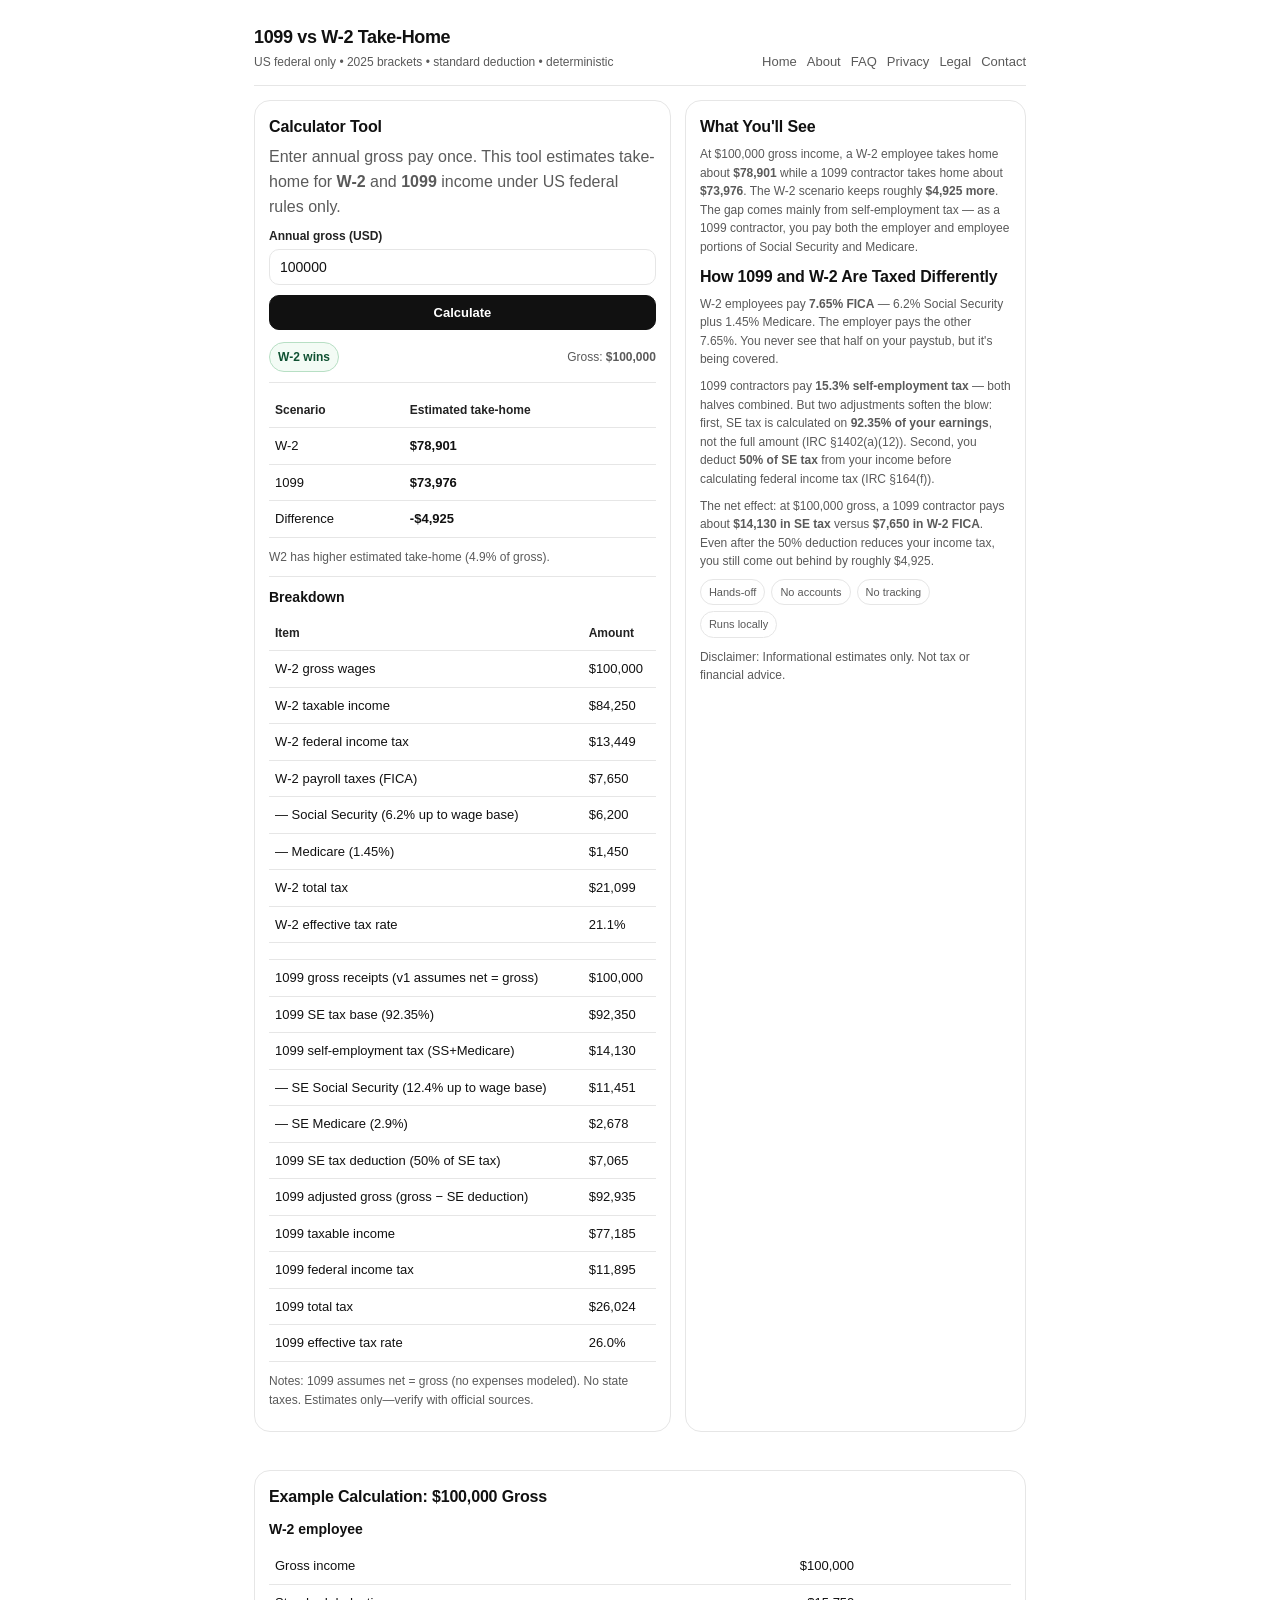
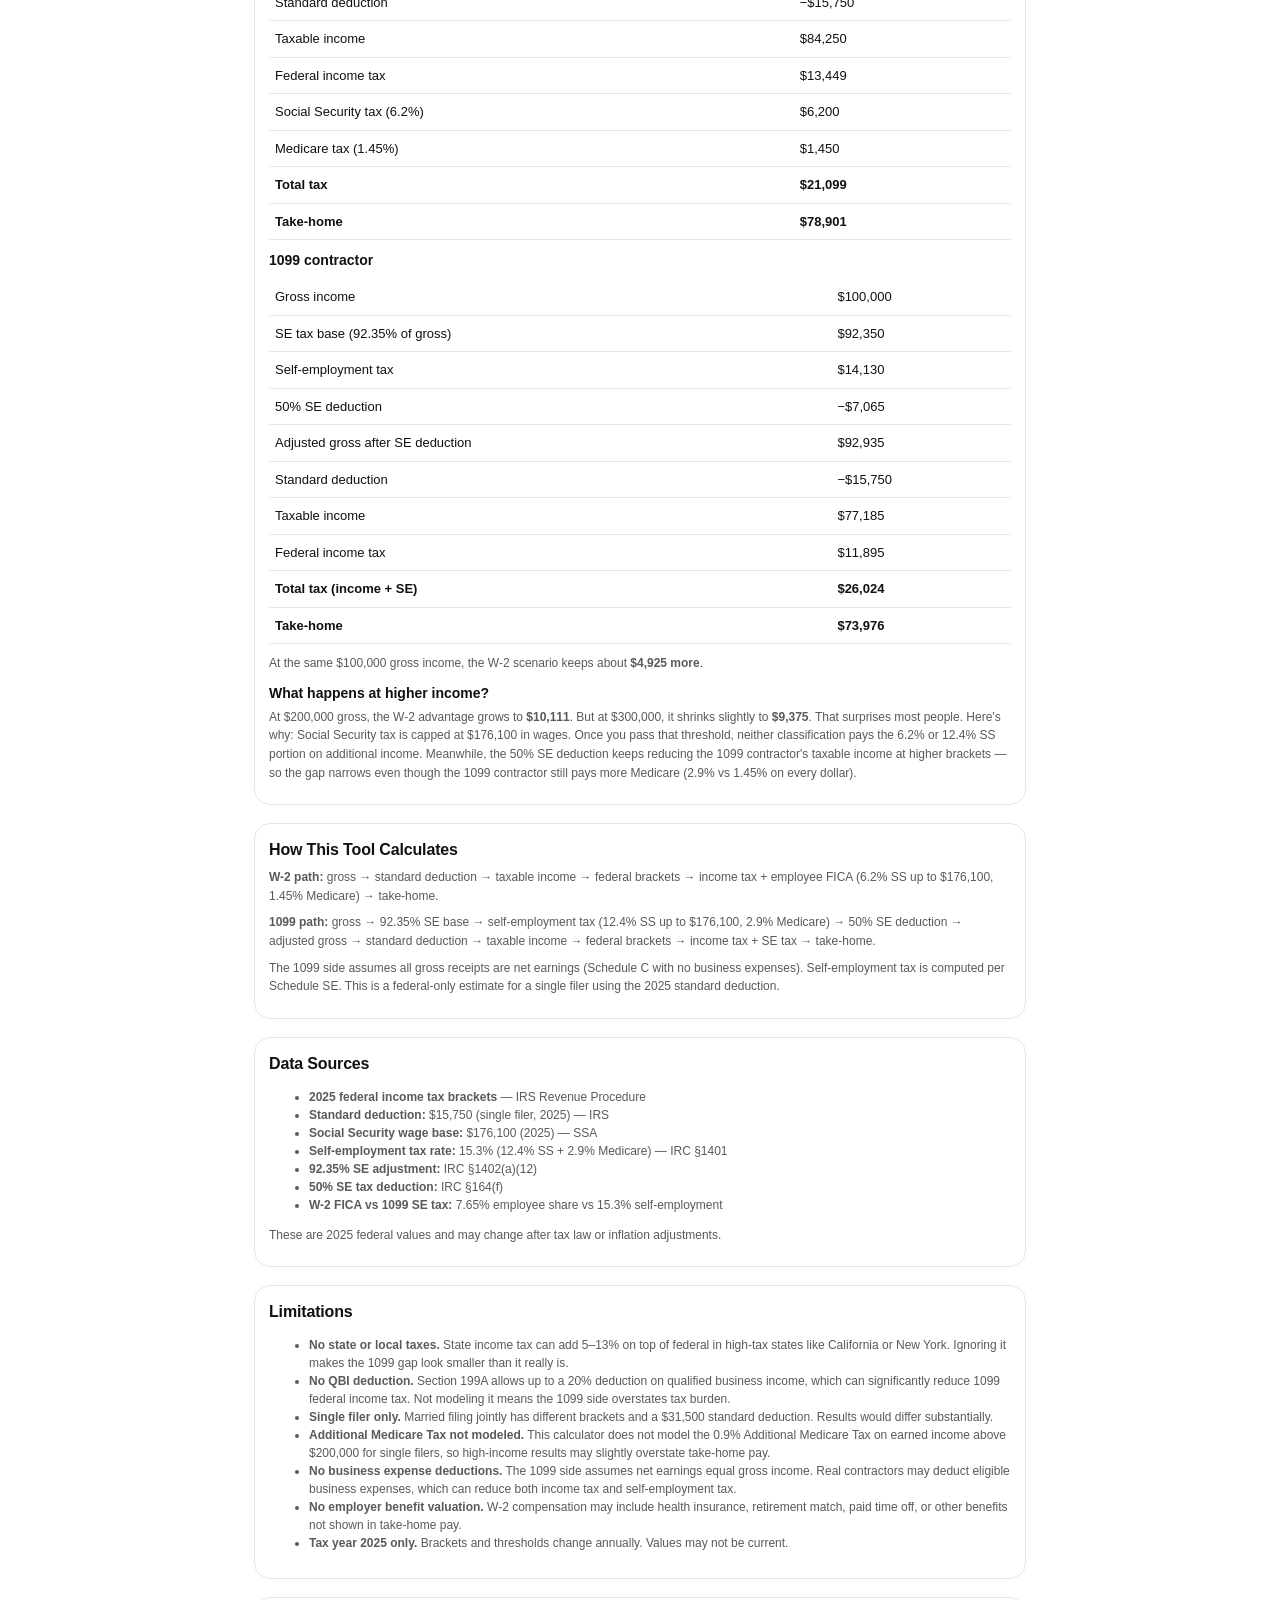
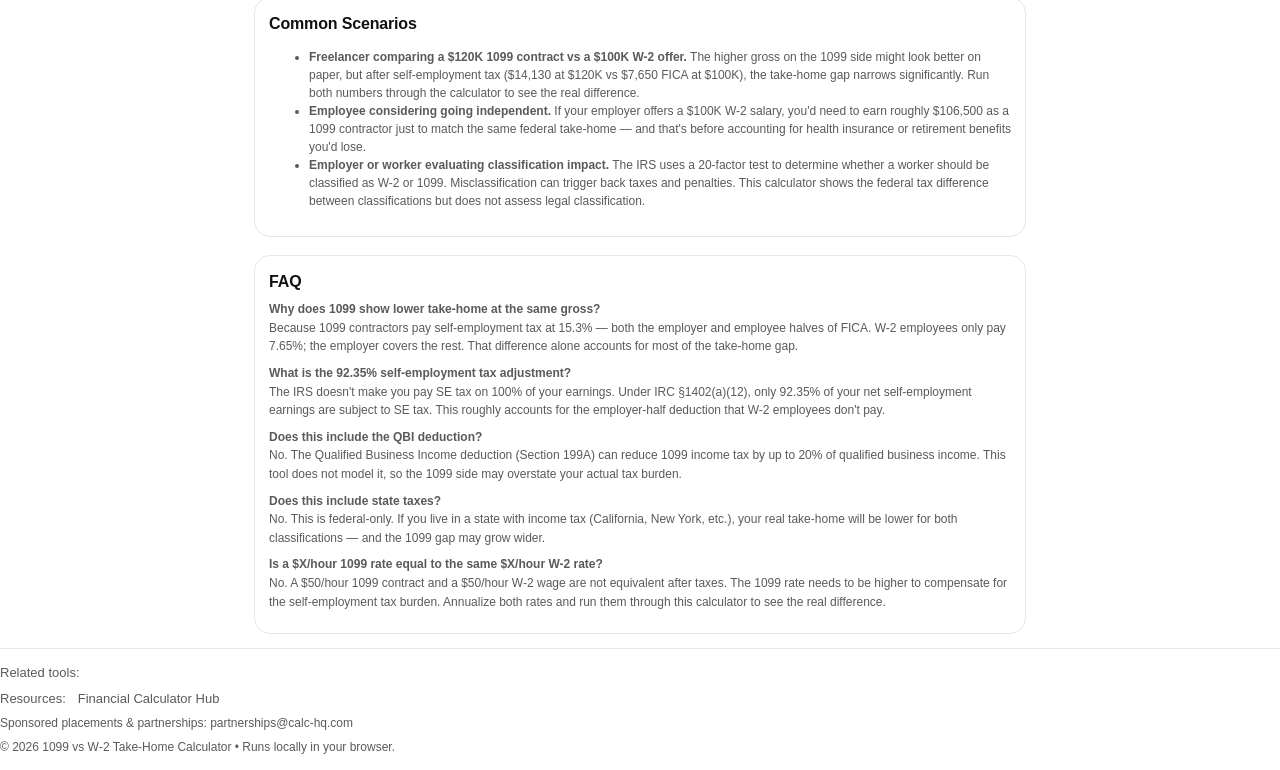
==== index.html @ 5cb298a6 "Fix footer: div to footer tag, add closing tag, update text" ====
<!doctype html>
<html lang="en">
<head>
  <meta charset="utf-8"/>
  <meta name="viewport" content="width=device-width, initial-scale=1"/>
  <title>1099 vs W-2 Take-Home Calculator | 1099vsw2calc.com</title>
  <meta name="description" content="Compare 1099 vs W-2 take-home pay using 2025 US federal brackets, the standard deduction, and self-employment tax modeling."/>
  <meta name="robots" content="index, follow"/>
  <meta name="google-adsense-account" content="ca-pub-7744853829365165"/>
  <meta property="og:type" content="website"/>
  <meta property="og:title" content="1099 vs W-2 Take-Home Calculator | 1099vsw2calc.com"/>
  <meta property="og:description" content="Compare 1099 vs W-2 take-home pay using 2025 US federal brackets, the standard deduction, and self-employment tax modeling."/>
  <meta property="og:url" content="https://1099vsw2calc.com/"/>
  <meta property="og:site_name" content="1099vsW2Calc.com"/>
  <meta name="twitter:card" content="summary"/>
  <meta name="twitter:title" content="1099 vs W-2 Take-Home Calculator | 1099vsw2calc.com"/>
  <meta name="twitter:description" content="Compare 1099 vs W-2 take-home pay using 2025 US federal brackets, the standard deduction, and self-employment tax modeling."/>
  <script type="application/ld+json">{"@context":"https://schema.org","@type":"WebApplication","name":"1099 vs W-2 Take-Home Calculator","url":"https://1099vsw2calc.com/","applicationCategory":"FinanceApplication","operatingSystem":"Any","browserRequirements":"Requires JavaScript","description":"Compare 1099 vs W-2 take-home pay using 2025 US federal brackets, the standard deduction, and self-employment tax modeling.","offers":{"@type":"Offer","price":"0","priceCurrency":"USD"}}</script>
  <link rel="canonical" href="https://1099vsw2calc.com/">
  <link rel="icon" type="image/svg+xml" href="/assets/favicon.svg"/>
  <script async src="https://pagead2.googlesyndication.com/pagead/js/adsbygoogle.js?client=ca-pub-7744853829365165" crossorigin="anonymous"></script>
  <link rel="stylesheet" href="/assets/styles.css?v=layout-repair-0429"/>
</head>
<body>
  <div class="container">
    <div class="header">
      <div class="brand">
        <h1>1099 vs W‑2 Take‑Home</h1>
        <p>US federal only • 2025 brackets • standard deduction • deterministic</p>
      </div>
      <nav class="nav" aria-label="Primary"><a href="/index.html" class="active" aria-current="page">Home</a><a href="/about.html">About</a><a href="/faq.html">FAQ</a><a href="/privacy.html">Privacy</a><a href="/legal.html">Legal</a><a href="/contact.html">Contact</a></nav>
    </div>

<div class="grid">
  <section class="card">
    <h2>Calculator Tool</h2>
    <p>Enter annual gross pay once. This tool estimates take-home for <b>W-2</b> and <b>1099</b> income under US federal rules only.</p>

    <form id="calcForm" class="form" novalidate>
      <label>
        <span class="label">Annual gross (USD)</span>
        <input id="gross" class="input" inputmode="decimal" autocomplete="off" aria-label="Annual gross amount in US dollars" placeholder="e.g., 100000"/>
      </label>

      <button id="calcBtn" class="btn" type="submit" aria-label="Calculate take-home comparison">Calculate</button>
    </form>

    <div id="resultWrap" class="result" hidden>
      <div style="display:flex;align-items:center;justify-content:space-between;gap:10px;flex-wrap:wrap">
        <span id="badge" class="badge warn">—</span>
        <span class="small">Gross: <b id="grossOut">—</b></span>
      </div>

      <div class="hr"></div>

      <table class="table" aria-label="Take-home summary table">
        <thead>
          <tr><th>Scenario</th><th>Estimated take-home</th></tr>
        </thead>
        <tbody>
          <tr><td>W-2</td><td><b id="w2Take">—</b></td></tr>
          <tr><td>1099</td><td><b id="cTake">—</b></td></tr>
          <tr><td>Difference</td><td><b id="diffTake">—</b></td></tr>
        </tbody>
      </table>

      <p class="small" id="diffLine" style="margin-top:10px"></p>

      <div class="hr"></div>

      <h3 style="margin:0 0 8px">Breakdown</h3>
      <table class="table" aria-label="Detailed tax breakdown table">
        <thead><tr><th>Item</th><th>Amount</th></tr></thead>
        <tbody id="detailBody"></tbody>
      </table>

      <div class="ad-slot" data-active="false" aria-label="Ad slot (inactive)"></div>
      <div class="sponsor-slot" data-active="false" aria-label="Sponsor slot (inactive)"></div>

      <p class="small" style="margin-top:10px">
        Notes: 1099 assumes net = gross (no expenses modeled). No state taxes. Estimates only—verify with official sources.
      </p>
    </div>
  </section>

  <aside class="card">
    <h2>What You'll See</h2>
    <p class="small">At $100,000 gross income, a W-2 employee takes home about <b>$78,901</b> while a 1099 contractor takes home about <b>$73,976</b>. The W-2 scenario keeps roughly <b>$4,925 more</b>. The gap comes mainly from self-employment tax — as a 1099 contractor, you pay both the employer and employee portions of Social Security and Medicare.</p>

    <h2>How 1099 and W-2 Are Taxed Differently</h2>
    <p class="small">W-2 employees pay <b>7.65% FICA</b> — 6.2% Social Security plus 1.45% Medicare. The employer pays the other 7.65%. You never see that half on your paystub, but it's being covered.</p>
    <p class="small">1099 contractors pay <b>15.3% self-employment tax</b> — both halves combined. But two adjustments soften the blow: first, SE tax is calculated on <b>92.35% of your earnings</b>, not the full amount (IRC §1402(a)(12)). Second, you deduct <b>50% of SE tax</b> from your income before calculating federal income tax (IRC §164(f)).</p>
    <p class="small">The net effect: at $100,000 gross, a 1099 contractor pays about <b>$14,130 in SE tax</b> versus <b>$7,650 in W-2 FICA</b>. Even after the 50% deduction reduces your income tax, you still come out behind by roughly $4,925.</p>
    <div class="kv" aria-label="Tool attributes">
      <span>Hands-off</span><span>No accounts</span><span>No tracking</span><span>Runs locally</span>
    </div>
    <p class="small" style="margin-top:10px">Disclaimer: Informational estimates only. Not tax or financial advice.</p>
  </aside>
</div>

<section class="card" style="margin-top:18px">
  <h2>Example Calculation: $100,000 Gross</h2>

  <h3>W-2 employee</h3>
  <table class="table">
    <tbody>
      <tr><td>Gross income</td><td>$100,000</td></tr>
      <tr><td>Standard deduction</td><td>−$15,750</td></tr>
      <tr><td>Taxable income</td><td>$84,250</td></tr>
      <tr><td>Federal income tax</td><td>$13,449</td></tr>
      <tr><td>Social Security tax (6.2%)</td><td>$6,200</td></tr>
      <tr><td>Medicare tax (1.45%)</td><td>$1,450</td></tr>
      <tr><td><b>Total tax</b></td><td><b>$21,099</b></td></tr>
      <tr><td><b>Take-home</b></td><td><b>$78,901</b></td></tr>
    </tbody>
  </table>

  <h3>1099 contractor</h3>
  <table class="table">
    <tbody>
      <tr><td>Gross income</td><td>$100,000</td></tr>
      <tr><td>SE tax base (92.35% of gross)</td><td>$92,350</td></tr>
      <tr><td>Self-employment tax</td><td>$14,130</td></tr>
      <tr><td>50% SE deduction</td><td>−$7,065</td></tr>
      <tr><td>Adjusted gross after SE deduction</td><td>$92,935</td></tr>
      <tr><td>Standard deduction</td><td>−$15,750</td></tr>
      <tr><td>Taxable income</td><td>$77,185</td></tr>
      <tr><td>Federal income tax</td><td>$11,895</td></tr>
      <tr><td><b>Total tax (income + SE)</b></td><td><b>$26,024</b></td></tr>
      <tr><td><b>Take-home</b></td><td><b>$73,976</b></td></tr>
    </tbody>
  </table>

  <p class="small" style="margin-top:10px">At the same $100,000 gross income, the W-2 scenario keeps about <b>$4,925 more</b>.</p>

  <h3>What happens at higher income?</h3>
  <p class="small">At $200,000 gross, the W-2 advantage grows to <b>$10,111</b>. But at $300,000, it shrinks slightly to <b>$9,375</b>. That surprises most people. Here's why: Social Security tax is capped at $176,100 in wages. Once you pass that threshold, neither classification pays the 6.2% or 12.4% SS portion on additional income. Meanwhile, the 50% SE deduction keeps reducing the 1099 contractor's taxable income at higher brackets — so the gap narrows even though the 1099 contractor still pays more Medicare (2.9% vs 1.45% on every dollar).</p>
</section>

<section class="card" style="margin-top:18px">
  <h2>How This Tool Calculates</h2>
  <p class="small"><b>W-2 path:</b> gross → standard deduction → taxable income → federal brackets → income tax + employee FICA (6.2% SS up to $176,100, 1.45% Medicare) → take-home.</p>
  <p class="small"><b>1099 path:</b> gross → 92.35% SE base → self-employment tax (12.4% SS up to $176,100, 2.9% Medicare) → 50% SE deduction → adjusted gross → standard deduction → taxable income → federal brackets → income tax + SE tax → take-home.</p>
  <p class="small">The 1099 side assumes all gross receipts are net earnings (Schedule C with no business expenses). Self-employment tax is computed per Schedule SE. This is a federal-only estimate for a single filer using the 2025 standard deduction.</p>
</section>

<section class="card" style="margin-top:18px">
  <h2>Data Sources</h2>
  <ul class="small">
    <li><b>2025 federal income tax brackets</b> — IRS Revenue Procedure</li>
    <li><b>Standard deduction:</b> $15,750 (single filer, 2025) — IRS</li>
    <li><b>Social Security wage base:</b> $176,100 (2025) — SSA</li>
    <li><b>Self-employment tax rate:</b> 15.3% (12.4% SS + 2.9% Medicare) — IRC §1401</li>
    <li><b>92.35% SE adjustment:</b> IRC §1402(a)(12)</li>
    <li><b>50% SE tax deduction:</b> IRC §164(f)</li>
    <li><b>W-2 FICA vs 1099 SE tax:</b> 7.65% employee share vs 15.3% self-employment</li>
  </ul>
  <p class="small">These are 2025 federal values and may change after tax law or inflation adjustments.</p>
</section>

<section class="card" style="margin-top:18px">
  <h2>Limitations</h2>
  <ul class="small">
    <li><b>No state or local taxes.</b> State income tax can add 5–13% on top of federal in high-tax states like California or New York. Ignoring it makes the 1099 gap look smaller than it really is.</li>
    <li><b>No QBI deduction.</b> Section 199A allows up to a 20% deduction on qualified business income, which can significantly reduce 1099 federal income tax. Not modeling it means the 1099 side overstates tax burden.</li>
    <li><b>Single filer only.</b> Married filing jointly has different brackets and a $31,500 standard deduction. Results would differ substantially.</li>
    <li><b>Additional Medicare Tax not modeled.</b> This calculator does not model the 0.9% Additional Medicare Tax on earned income above $200,000 for single filers, so high-income results may slightly overstate take-home pay.</li>
    <li><b>No business expense deductions.</b> The 1099 side assumes net earnings equal gross income. Real contractors may deduct eligible business expenses, which can reduce both income tax and self-employment tax.</li>
    <li><b>No employer benefit valuation.</b> W-2 compensation may include health insurance, retirement match, paid time off, or other benefits not shown in take-home pay.</li>
    <li><b>Tax year 2025 only.</b> Brackets and thresholds change annually. Values may not be current.</li>
  </ul>
</section>

<section class="card" style="margin-top:18px">
  <h2>Common Scenarios</h2>
  <ul class="small">
    <li><b>Freelancer comparing a $120K 1099 contract vs a $100K W-2 offer.</b> The higher gross on the 1099 side might look better on paper, but after self-employment tax ($14,130 at $120K vs $7,650 FICA at $100K), the take-home gap narrows significantly. Run both numbers through the calculator to see the real difference.</li>
    <li><b>Employee considering going independent.</b> If your employer offers a $100K W-2 salary, you'd need to earn roughly $106,500 as a 1099 contractor just to match the same federal take-home — and that's before accounting for health insurance or retirement benefits you'd lose.</li>
    <li><b>Employer or worker evaluating classification impact.</b> The IRS uses a 20-factor test to determine whether a worker should be classified as W-2 or 1099. Misclassification can trigger back taxes and penalties. This calculator shows the federal tax difference between classifications but does not assess legal classification.</li>
  </ul>
</section>

<section class="card" style="margin-top:18px">
  <h2>FAQ</h2>
  <div class="small">
    <p><b>Why does 1099 show lower take-home at the same gross?</b><br/>Because 1099 contractors pay self-employment tax at 15.3% — both the employer and employee halves of FICA. W-2 employees only pay 7.65%; the employer covers the rest. That difference alone accounts for most of the take-home gap.</p>
    <p><b>What is the 92.35% self-employment tax adjustment?</b><br/>The IRS doesn't make you pay SE tax on 100% of your earnings. Under IRC §1402(a)(12), only 92.35% of your net self-employment earnings are subject to SE tax. This roughly accounts for the employer-half deduction that W-2 employees don't pay.</p>
    <p><b>Does this include the QBI deduction?</b><br/>No. The Qualified Business Income deduction (Section 199A) can reduce 1099 income tax by up to 20% of qualified business income. This tool does not model it, so the 1099 side may overstate your actual tax burden.</p>
    <p><b>Does this include state taxes?</b><br/>No. This is federal-only. If you live in a state with income tax (California, New York, etc.), your real take-home will be lower for both classifications — and the 1099 gap may grow wider.</p>
    <p><b>Is a $X/hour 1099 rate equal to the same $X/hour W-2 rate?</b><br/>No. A $50/hour 1099 contract and a $50/hour W-2 wage are not equivalent after taxes. The 1099 rate needs to be higher to compensate for the self-employment tax burden. Annualize both rates and run them through this calculator to see the real difference.</p>
  </div>
</section>

</div>

    <footer class="footer" role="contentinfo">
      <div class="links">
        <span>Related tools:</span>
        <span id="relatedTools"></span>
      </div>
      <div class="links" style="margin-top:6px">
        <span>Resources:</span>
        <a href="https://calc-hq.com" rel="noopener">Financial Calculator Hub</a>
      </div>
      <div class="sub">Sponsored placements &amp; partnerships: <span id="partnersEmail"></span></div>
      <div class="sub">© <span id="copyrightYear"></span> 1099 vs W‑2 Take‑Home Calculator • Runs locally in your browser.</div>
    </footer>
  </div>

  <script src="/network.js"></script>
  <script src="/assets/config.js" type="module"></script>
  <script src="/assets/ads.js"></script>
  <script type="module" src="/assets/app.js"></script>
</body>
</html>
---- assets/styles.css ----
:root{
  --max: 800px;
  --radius: 16px;
  --border: #e6e6e6;
  --text: #111111;
  --muted: #5a5a5a;
  --bg: #ffffff;
  --btn: #111111;
}

*{ box-sizing:border-box; }
html,body{ margin:0; padding:0; }
body{
  font-family:-apple-system,BlinkMacSystemFont,"Segoe UI",Roboto,Arial,sans-serif;
  background: var(--bg);
  color: var(--text);
  line-height:1.5;
}

a{ color: inherit; text-decoration:none; }
a:hover{ text-decoration:underline; }

.container{ max-width: var(--max); margin: 0 auto; padding: 14px; }

/* Header / Nav */
.header{
  display:flex;
  align-items:flex-end;
  justify-content:space-between;
  gap:12px;
  padding: 10px 0 14px;
  border-bottom: 1px solid var(--border);
}
.brand h1{
  font-size: 18px;
  letter-spacing:-0.02em;
  margin:0 0 2px;
}
.brand p{
  margin:0;
  color: var(--muted);
  font-size: 12px;
}
.nav{
  display:flex;
  flex-wrap:wrap;
  gap:10px;
}
.nav a{
  color: var(--muted);
  font-size: 13px;
}
.nav a:hover{ color: var(--text); }

/* Layout */
.grid{
  display:grid;
  grid-template-columns: 1.1fr 0.9fr;
  gap: 14px;
  padding: 14px 0 20px;
}
@media (max-width: 860px){
  .grid{ grid-template-columns: 1fr; }
  .header{ align-items:flex-start; flex-direction:column; }
}

/* Cards */
.card{
  border: 1px solid var(--border);
  border-radius: var(--radius);
  padding: 14px;
  background:#fff;
}
.card h2{
  margin:0 0 6px;
  font-size: 16px;
  letter-spacing:-0.01em;
}
.card p{ margin:0 0 8px; color: var(--muted); line-height:1.55; }

/* Form */
.form{ display:grid; gap:10px; margin-top: 8px; }
.label{ display:block; font-weight:800; font-size:12px; color:#222; margin-bottom:4px; }
.input{
  width:100%;
  border: 1px solid var(--border);
  border-radius: 10px;
  padding: 9px 10px;
  font-size: 14px;
  background:#fff;
  color: var(--text);
}
.btn{
  display:inline-flex;
  align-items:center;
  justify-content:center;
  padding: 9px 10px;
  border-radius: 10px;
  border: 1px solid var(--btn);
  background: var(--btn);
  color:#fff;
  font-weight:800;
  font-size:13px;
  cursor:pointer;
}
.btn:hover{ filter: brightness(0.95); }

/* Result */
.result{ margin-top: 12px; }
.small{ color: var(--muted); font-size: 12px; line-height:1.5; }
.hr{ height:1px; background: var(--border); margin: 10px 0; }

/* Badges */
.badge{
  display:inline-flex;
  align-items:center;
  border:1px solid var(--border);
  border-radius: 999px;
  padding: 5px 8px;
  font-size: 12px;
  color: var(--muted);
  font-weight:700;
}
.badge.good{ color:#0f5132; border-color:#b7dfc4; background:#f3fbf5; }
.badge.warn{ color:#664d03; border-color:#ffe69c; background:#fff8e1; }
.badge.bad{ color:#842029; border-color:#f5c2c7; background:#fff5f5; }

/* Table */
.table{
  width:100%;
  border-collapse: collapse;
  margin-top: 8px;
  font-size: 13px;
}
.table th, .table td{
  text-align:left;
  padding: 8px 6px;
  border-bottom: 1px solid var(--border);
}
.table th{ font-size:12px; color:#222; }

/* Monetization zones — collapse when inactive */
.ad-slot, .sponsor-slot{
  width:100%;
  min-height:0;
  border-radius: var(--radius);
  overflow:hidden;
  margin-top: 10px;
}
.ad-slot[data-active="false"],
.sponsor-slot[data-active="false"]{
  display:none !important;
}

/* Inline AdSense units — collapse to zero when inactive */
.adsense-unit{ height:0; overflow:hidden; margin:0; padding:0; }
.adsense-unit ins,
.adsense-unit iframe{ height:0 !important; max-height:0 !important; }
.adsense-unit.active{ height:auto; overflow:visible; }
.adsense-unit.active ins,
.adsense-unit.active iframe{ height:auto !important; max-height:none !important; }

/* Support pages */
.page-copy{ max-width:var(--max); margin:0 auto; }
.page-copy h1{ font-size:20px; font-weight:800; letter-spacing:-0.02em; margin:0 0 10px; }
.page-copy h2{ font-size:16px; font-weight:700; margin:16px 0 6px; }
.page-copy h3{ font-size:14px; font-weight:700; margin:12px 0 4px; }
.page-copy p{ font-size:13px; line-height:1.6; color:#333; margin:0 0 8px; }
.page-copy ul, .page-copy ol{ font-size:13px; line-height:1.6; color:#333; margin:0 0 8px; padding-left:18px; }
.page-copy li{ margin-bottom:3px; }

/* Calculator explanation sections */
section.card h3{ font-size:14px; font-weight:700; margin:10px 0 4px; }

/* Footer */
.footer{
  border-top: 1px solid var(--border);
  padding: 14px 0;
  color: var(--muted);
}
.footer .links{
  display:flex;
  flex-wrap:wrap;
  gap: 8px 12px;
  font-size:13px;
}
.footer .links a{
  color: var(--muted);
  font-size:13px;
}
.footer .links a:hover{ color: var(--text); }
.footer .sub{ font-size:12px; margin-top:6px; color:var(--muted); }

/* Key-value badges */
.kv{ display:flex; gap:6px; flex-wrap:wrap; margin-top:8px; }
.kv span{
  display:inline-flex;
  border:1px solid var(--border);
  border-radius:999px;
  padding:4px 8px;
  font-size:11px;
  color:var(--muted);
}

/* Accessibility */
a:focus-visible, button:focus-visible, input:focus-visible{
  outline: 3px solid #111;
  outline-offset: 2px;
}

/* Mobile */
@media (max-width:640px){
  .container{ padding:12px; }
  .brand h1{ font-size:15px; }
  .brand p{ font-size:11px; }
  .nav{ gap:8px; }
  .nav a{ font-size:12px; }
  .card{ padding:12px; }
  .card h2{ font-size:15px; }
  .input{ padding:8px 9px; font-size:13px; }
  .btn{ padding:8px 9px; font-size:12px; }
  .page-copy h1{ font-size:17px; }
  .page-copy h2{ font-size:14px; }
  main{ padding-bottom:max(20px, env(safe-area-inset-bottom, 20px)); }
}

.hidden{ display:none; }
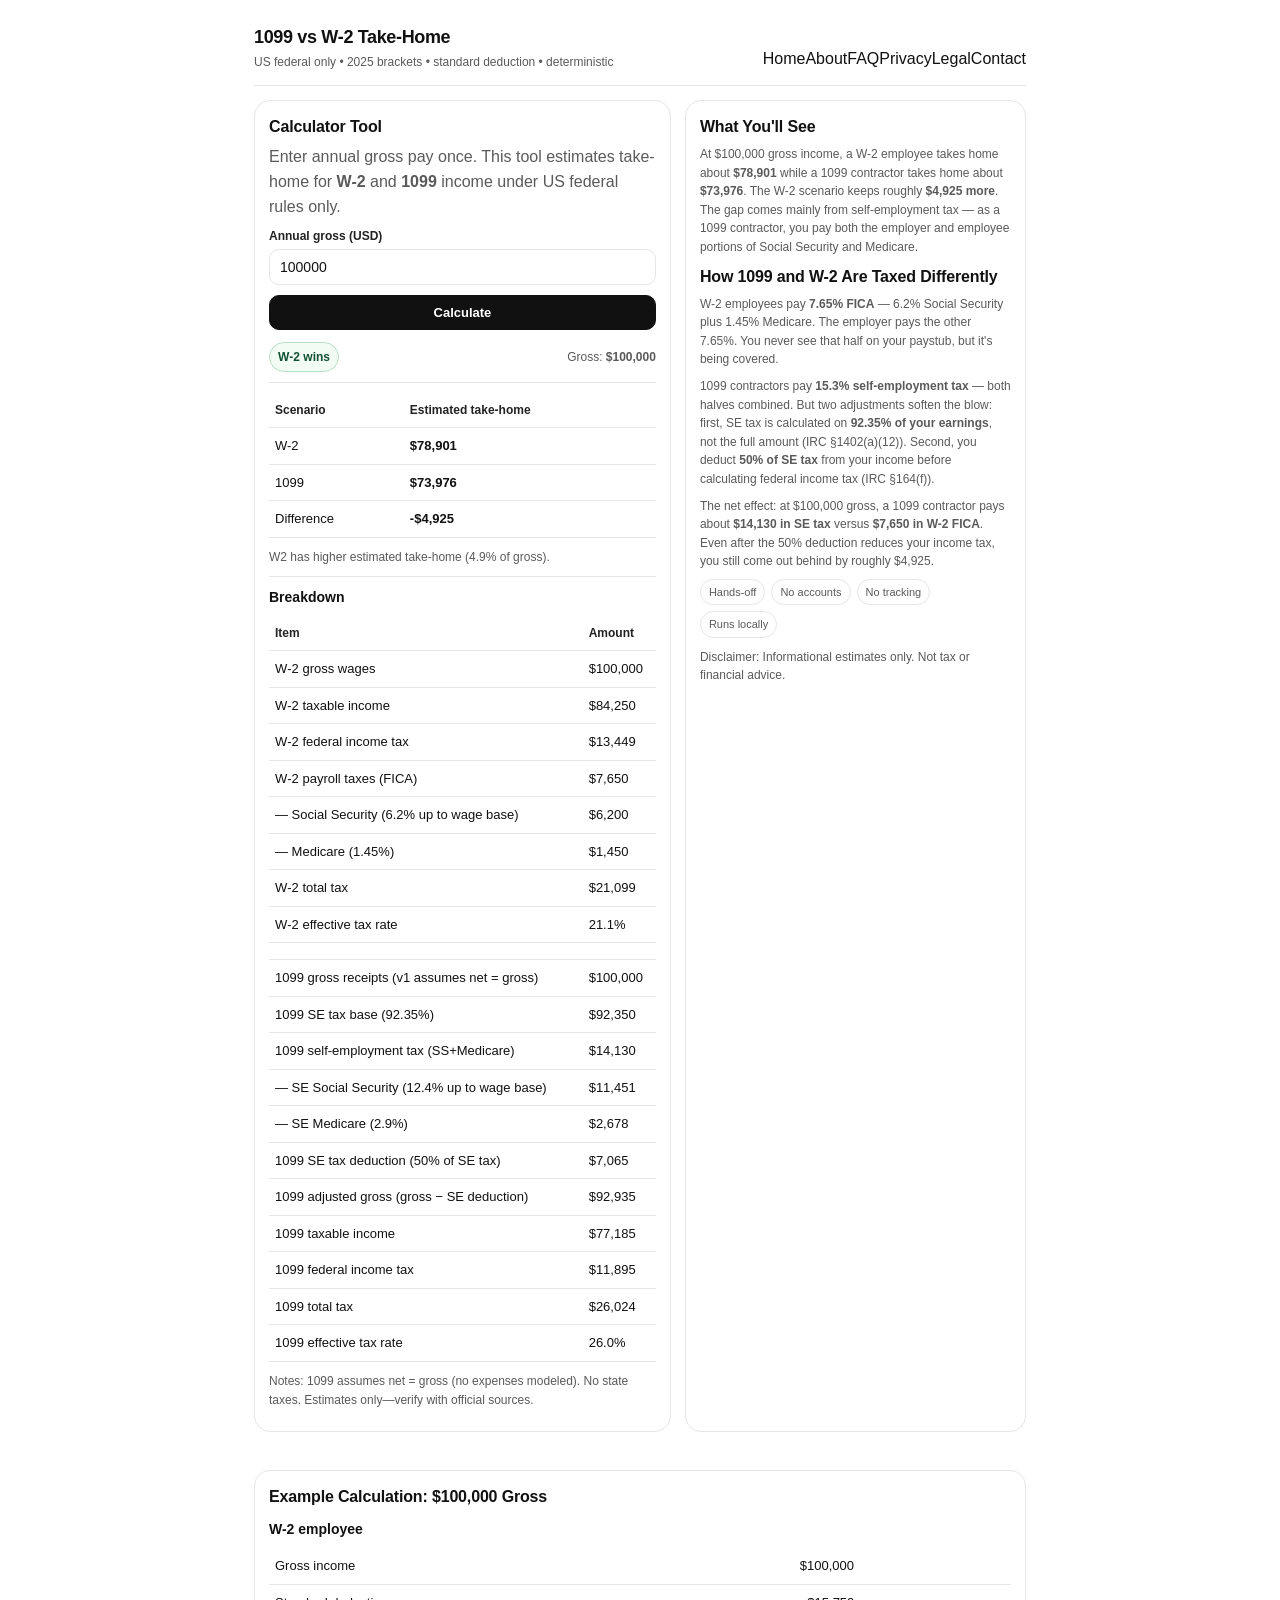
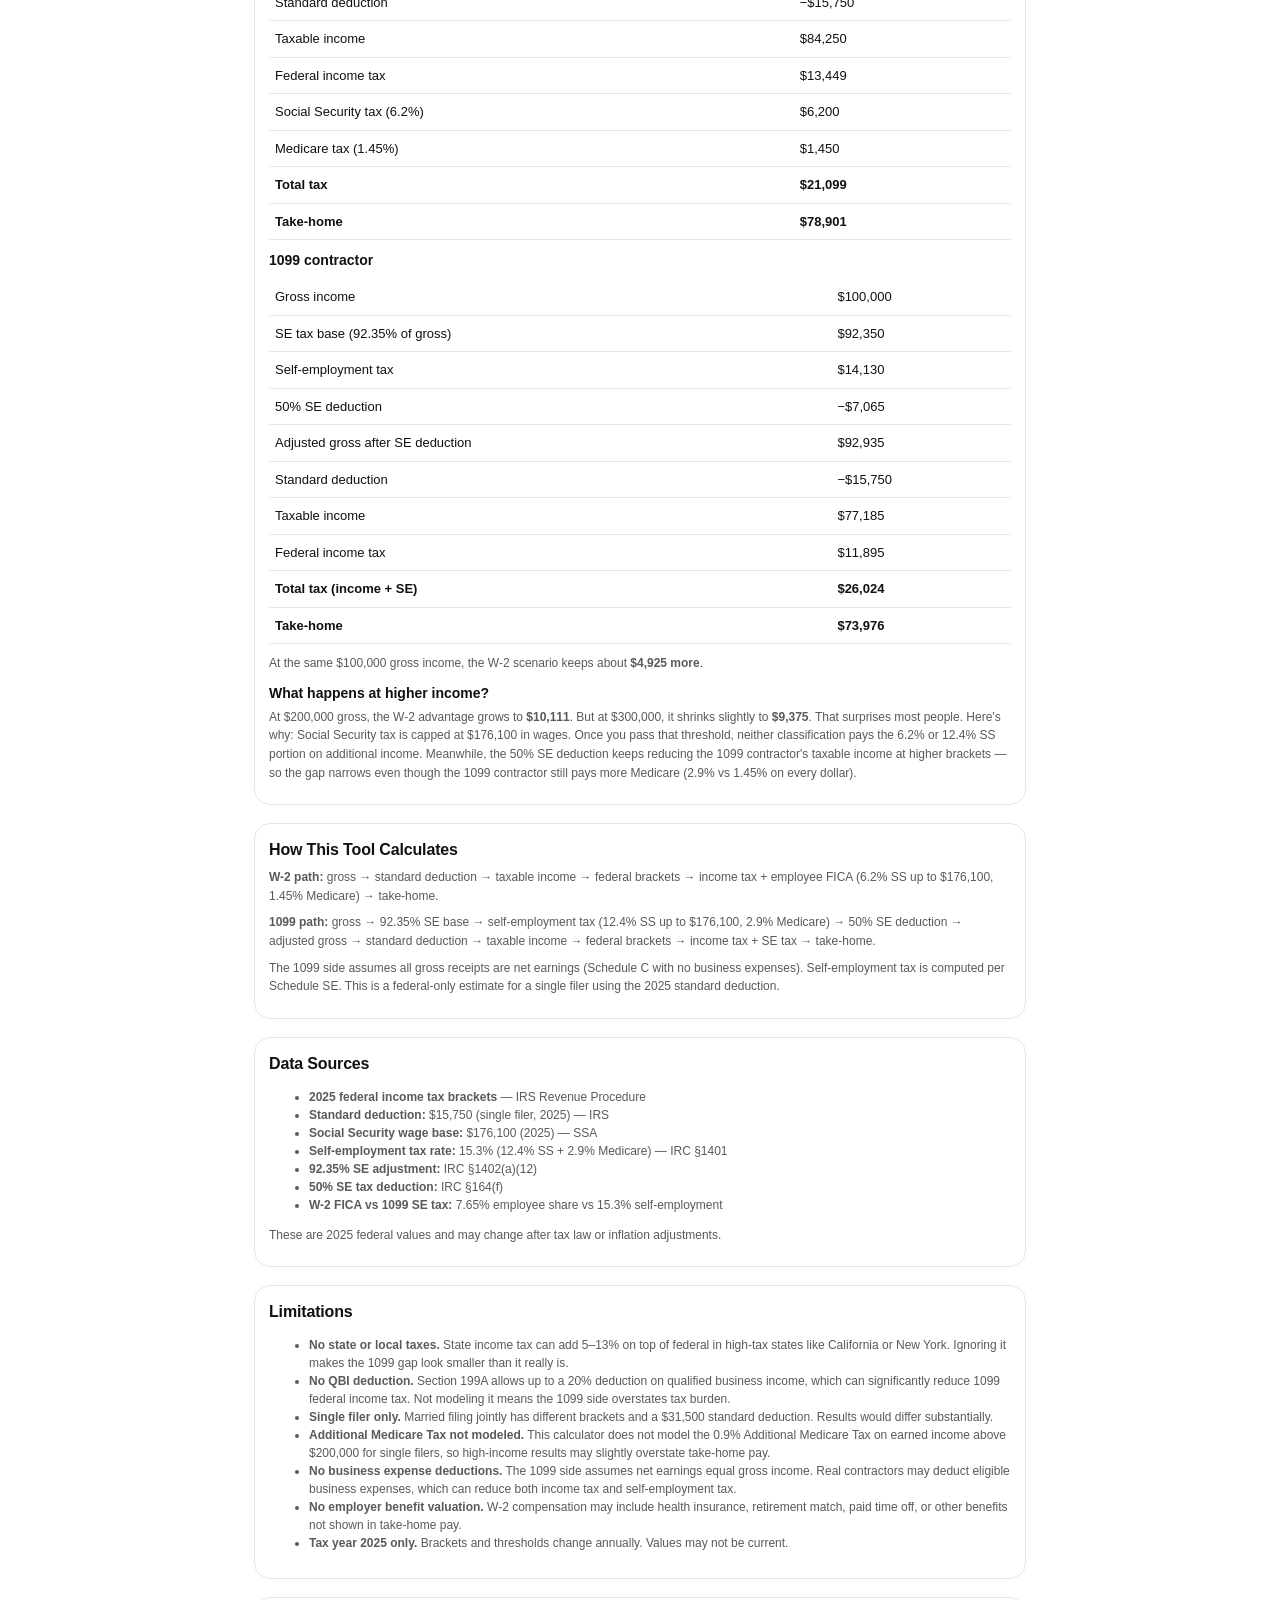
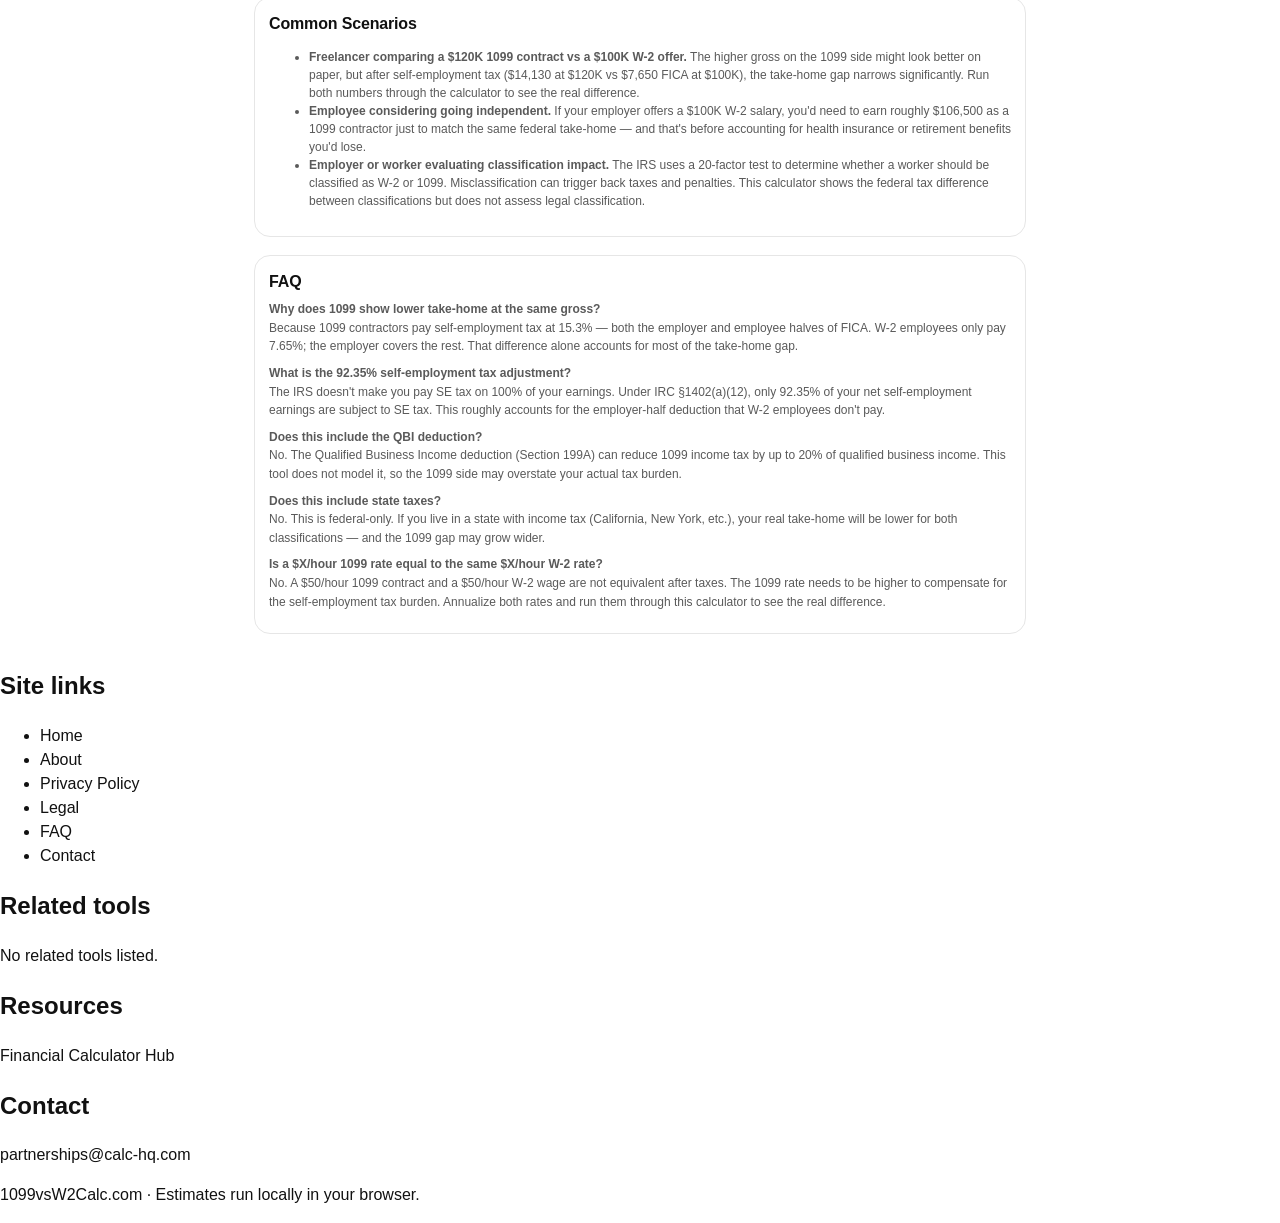
==== commit 374e030f: "Normalize framework: cluster-aware network.js, data-site-header-nav, remove hardcoded nav/footer, un" ====
--- a/index.html
+++ b/index.html
@@ -28,7 +28,7 @@
         <h1>1099 vs W‑2 Take‑Home</h1>
         <p>US federal only • 2025 brackets • standard deduction • deterministic</p>
       </div>
-      <nav class="nav" aria-label="Primary"><a href="/index.html" class="active" aria-current="page">Home</a><a href="/about.html">About</a><a href="/faq.html">FAQ</a><a href="/privacy.html">Privacy</a><a href="/legal.html">Legal</a><a href="/contact.html">Contact</a></nav>
+      <div data-site-header-nav></div>
     </div>
 
 <div class="grid">
@@ -193,18 +193,10 @@
 
 </div>
 
-    <footer class="footer" role="contentinfo">
-      <div class="links">
-        <span>Related tools:</span>
-        <span id="relatedTools"></span>
-      </div>
-      <div class="links" style="margin-top:6px">
-        <span>Resources:</span>
-        <a href="https://calc-hq.com" rel="noopener">Financial Calculator Hub</a>
-      </div>
-      <div class="sub">Sponsored placements &amp; partnerships: <span id="partnersEmail"></span></div>
-      <div class="sub">© <span id="copyrightYear"></span> 1099 vs W‑2 Take‑Home Calculator • Runs locally in your browser.</div>
-    </footer>
+    <footer class="site-footer">
+  <div class="wrap" id="related-calculators"></div>
+  <div class="wrap" id="site-footer"></div>
+</footer>
   </div>
 
   <script src="/network.js"></script>
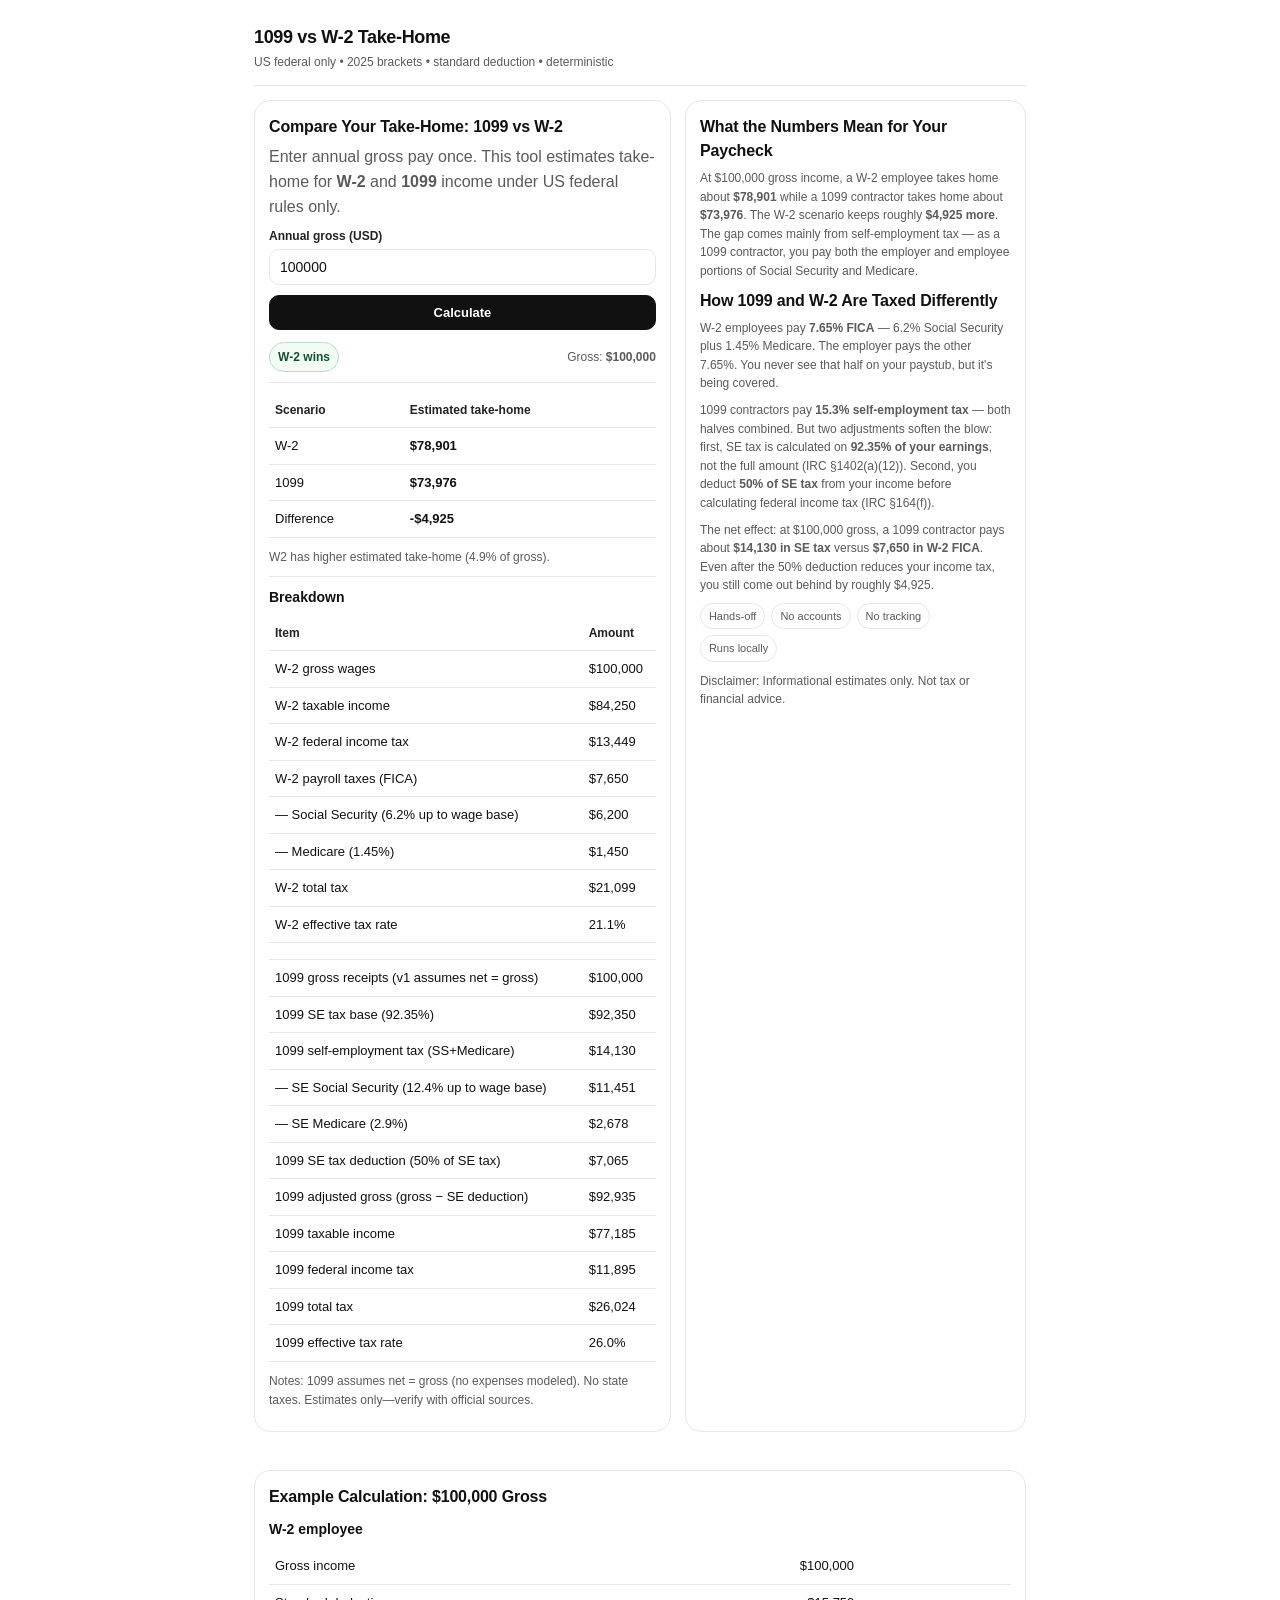
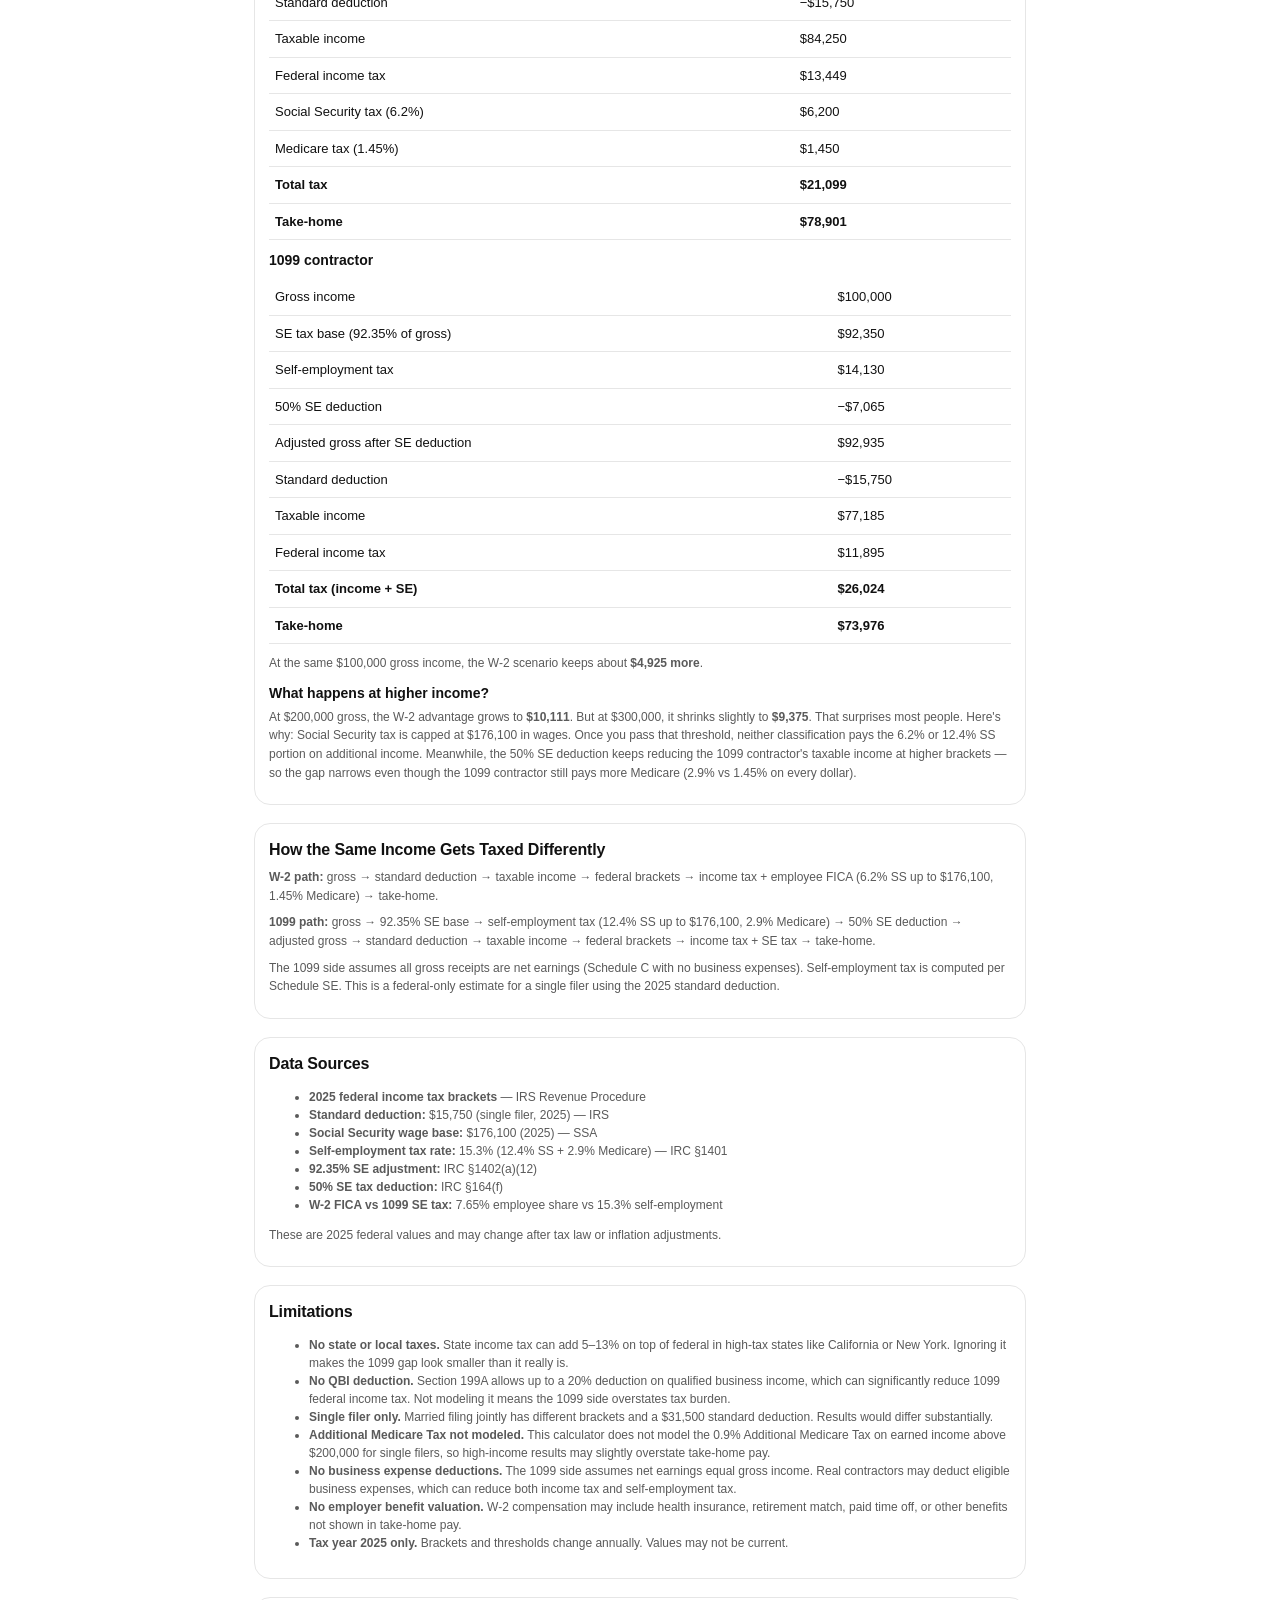
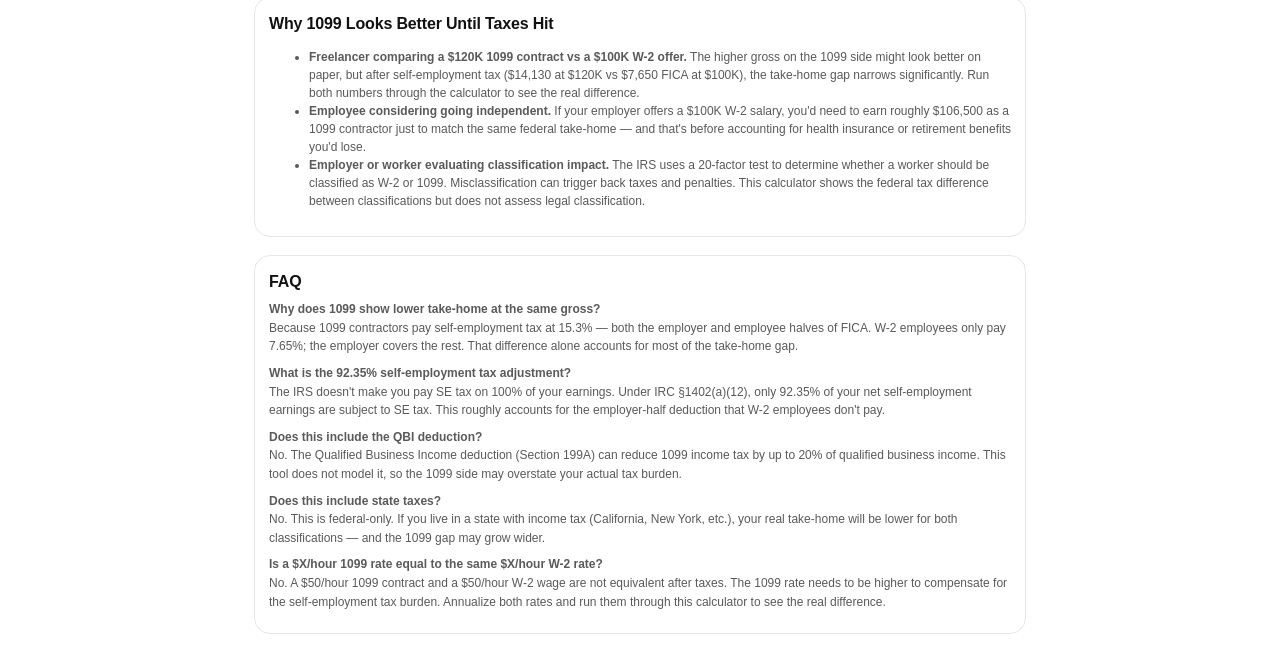
==== commit 3cb7a3a7: "Replace generic/template headings with scenario-driven Trust Layer headings" ====
--- a/index.html
+++ b/index.html
@@ -33,7 +33,7 @@
 
 <div class="grid">
   <section class="card">
-    <h2>Calculator Tool</h2>
+    <h2>Compare Your Take-Home: 1099 vs W-2</h2>
     <p>Enter annual gross pay once. This tool estimates take-home for <b>W-2</b> and <b>1099</b> income under US federal rules only.</p>
 
     <form id="calcForm" class="form" novalidate>
@@ -84,7 +84,7 @@
   </section>
 
   <aside class="card">
-    <h2>What You'll See</h2>
+    <h2>What the Numbers Mean for Your Paycheck</h2>
     <p class="small">At $100,000 gross income, a W-2 employee takes home about <b>$78,901</b> while a 1099 contractor takes home about <b>$73,976</b>. The W-2 scenario keeps roughly <b>$4,925 more</b>. The gap comes mainly from self-employment tax — as a 1099 contractor, you pay both the employer and employee portions of Social Security and Medicare.</p>
 
     <h2>How 1099 and W-2 Are Taxed Differently</h2>
@@ -138,7 +138,7 @@
 </section>
 
 <section class="card" style="margin-top:18px">
-  <h2>How This Tool Calculates</h2>
+  <h2>How the Same Income Gets Taxed Differently</h2>
   <p class="small"><b>W-2 path:</b> gross → standard deduction → taxable income → federal brackets → income tax + employee FICA (6.2% SS up to $176,100, 1.45% Medicare) → take-home.</p>
   <p class="small"><b>1099 path:</b> gross → 92.35% SE base → self-employment tax (12.4% SS up to $176,100, 2.9% Medicare) → 50% SE deduction → adjusted gross → standard deduction → taxable income → federal brackets → income tax + SE tax → take-home.</p>
   <p class="small">The 1099 side assumes all gross receipts are net earnings (Schedule C with no business expenses). Self-employment tax is computed per Schedule SE. This is a federal-only estimate for a single filer using the 2025 standard deduction.</p>
@@ -172,7 +172,7 @@
 </section>
 
 <section class="card" style="margin-top:18px">
-  <h2>Common Scenarios</h2>
+  <h2>Why 1099 Looks Better Until Taxes Hit</h2>
   <ul class="small">
     <li><b>Freelancer comparing a $120K 1099 contract vs a $100K W-2 offer.</b> The higher gross on the 1099 side might look better on paper, but after self-employment tax ($14,130 at $120K vs $7,650 FICA at $100K), the take-home gap narrows significantly. Run both numbers through the calculator to see the real difference.</li>
     <li><b>Employee considering going independent.</b> If your employer offers a $100K W-2 salary, you'd need to earn roughly $106,500 as a 1099 contractor just to match the same federal take-home — and that's before accounting for health insurance or retirement benefits you'd lose.</li>
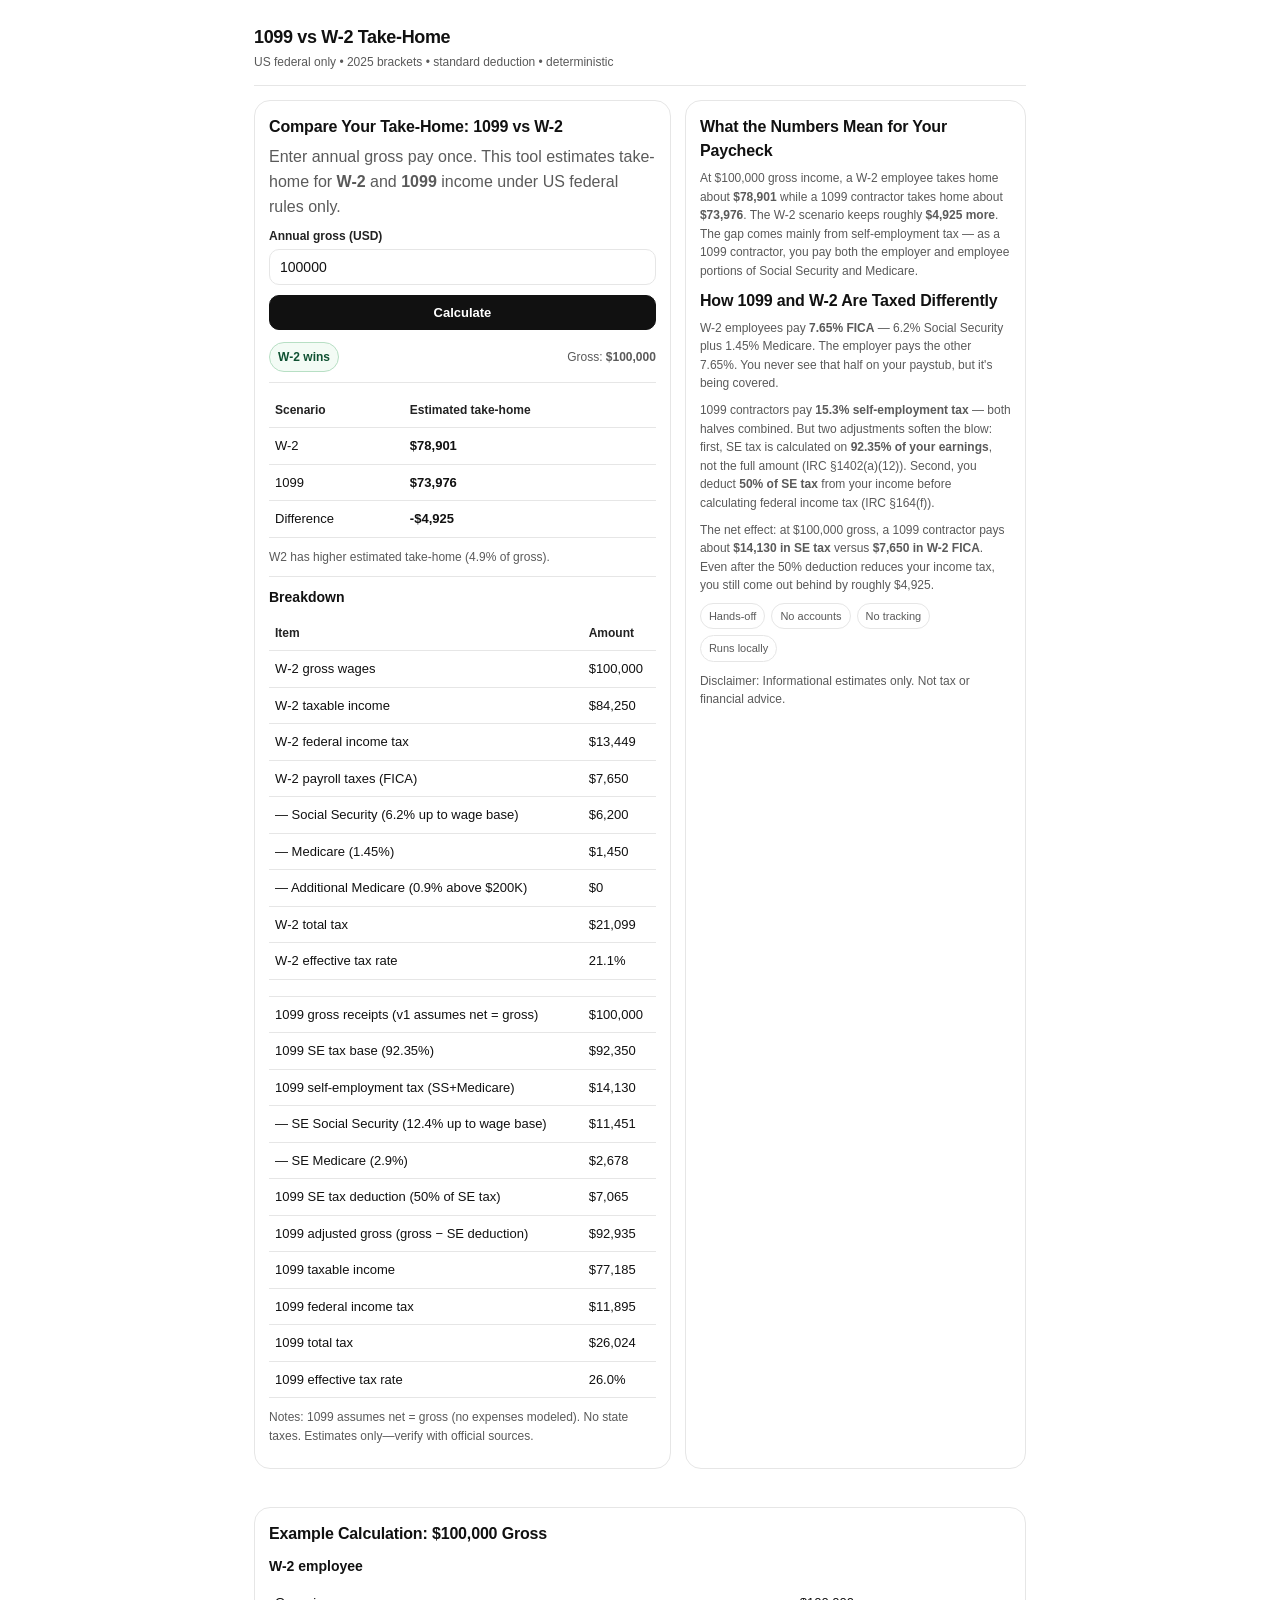
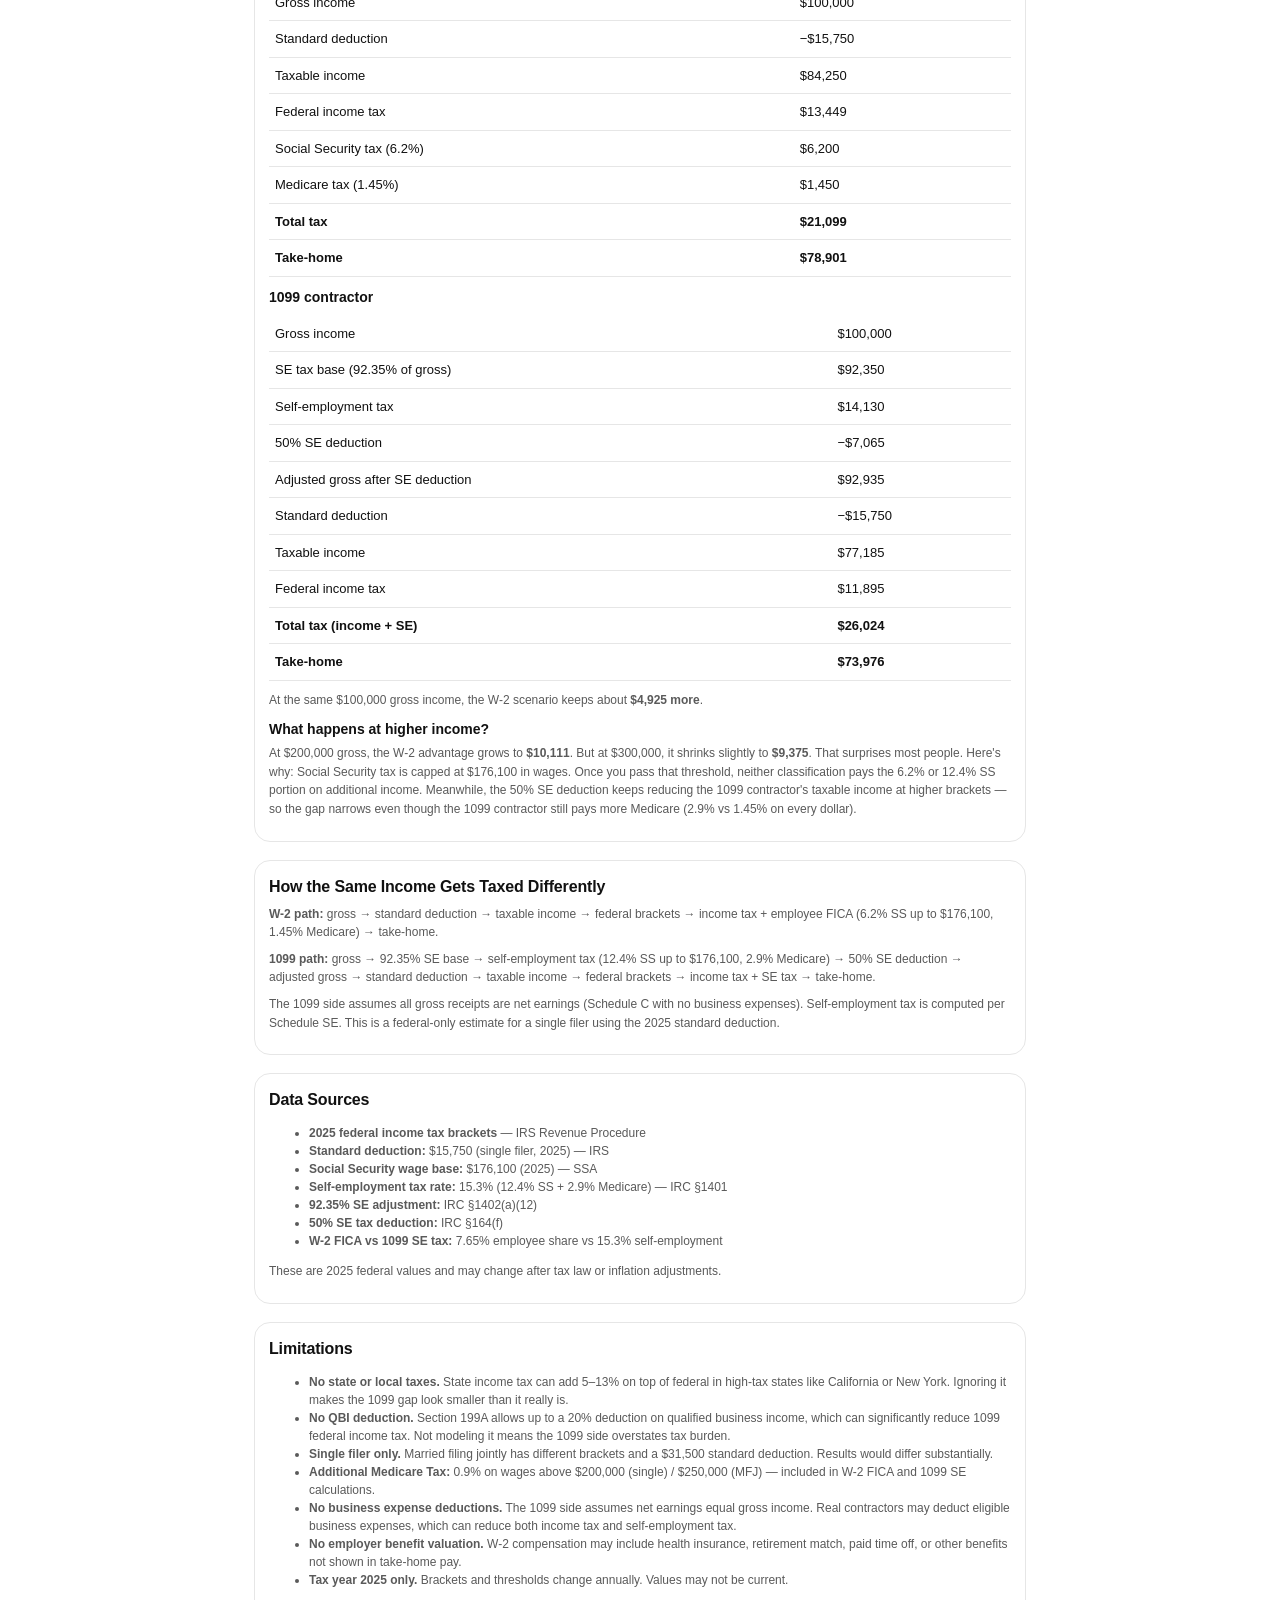
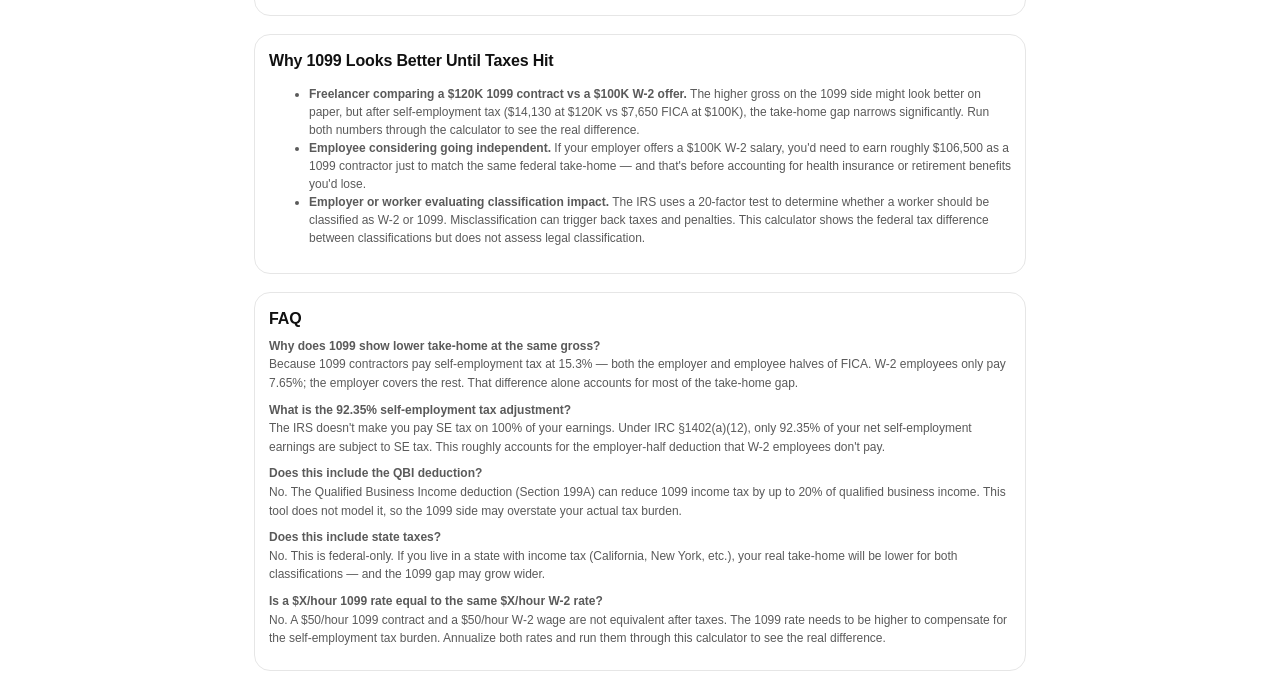
==== commit b1ad4ac8: "P1: Add Additional Medicare Tax to W-2 FICA, remove 'not modeled' disclaimer, add AddMed to result b" ====
--- a/index.html
+++ b/index.html
@@ -164,7 +164,7 @@
     <li><b>No state or local taxes.</b> State income tax can add 5–13% on top of federal in high-tax states like California or New York. Ignoring it makes the 1099 gap look smaller than it really is.</li>
     <li><b>No QBI deduction.</b> Section 199A allows up to a 20% deduction on qualified business income, which can significantly reduce 1099 federal income tax. Not modeling it means the 1099 side overstates tax burden.</li>
     <li><b>Single filer only.</b> Married filing jointly has different brackets and a $31,500 standard deduction. Results would differ substantially.</li>
-    <li><b>Additional Medicare Tax not modeled.</b> This calculator does not model the 0.9% Additional Medicare Tax on earned income above $200,000 for single filers, so high-income results may slightly overstate take-home pay.</li>
+        <li><b>Additional Medicare Tax:</b> 0.9% on wages above $200,000 (single) / $250,000 (MFJ) — included in W-2 FICA and 1099 SE calculations.</li>
     <li><b>No business expense deductions.</b> The 1099 side assumes net earnings equal gross income. Real contractors may deduct eligible business expenses, which can reduce both income tax and self-employment tax.</li>
     <li><b>No employer benefit valuation.</b> W-2 compensation may include health insurance, retirement match, paid time off, or other benefits not shown in take-home pay.</li>
     <li><b>Tax year 2025 only.</b> Brackets and thresholds change annually. Values may not be current.</li>
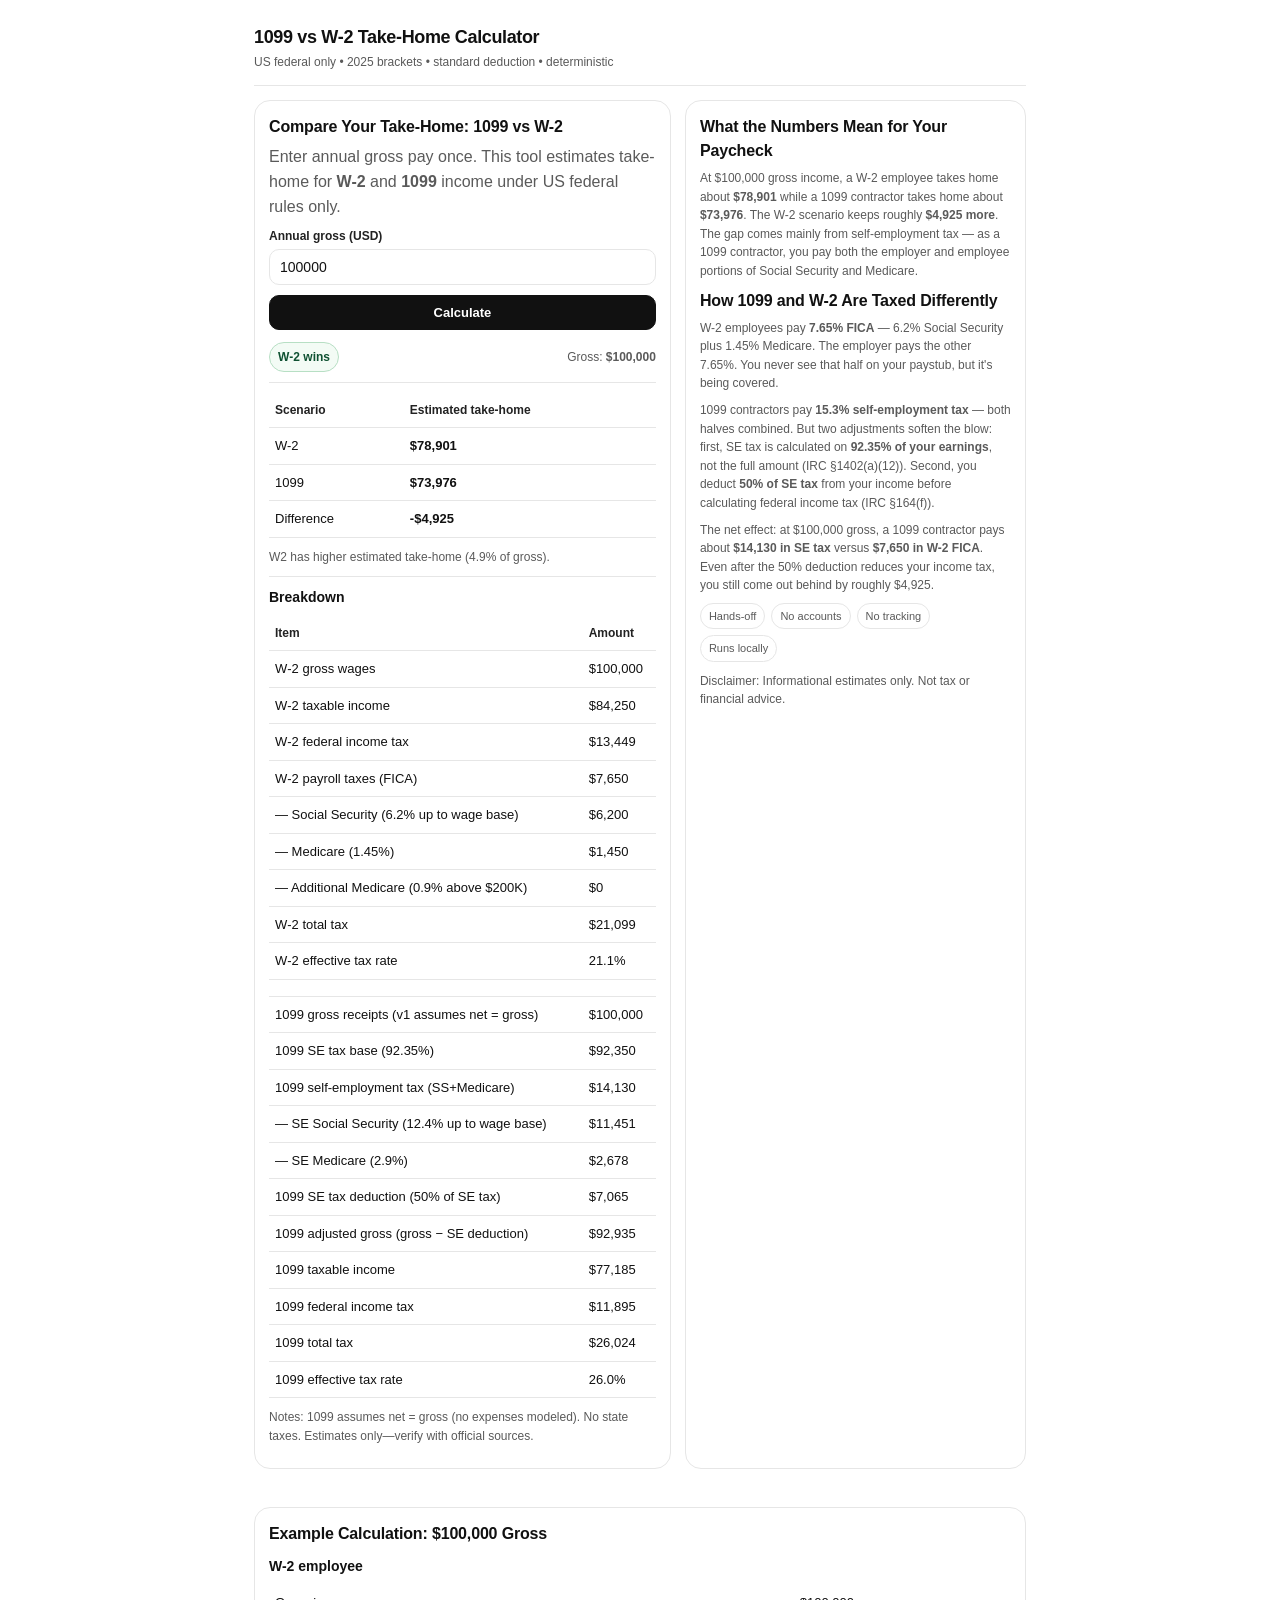
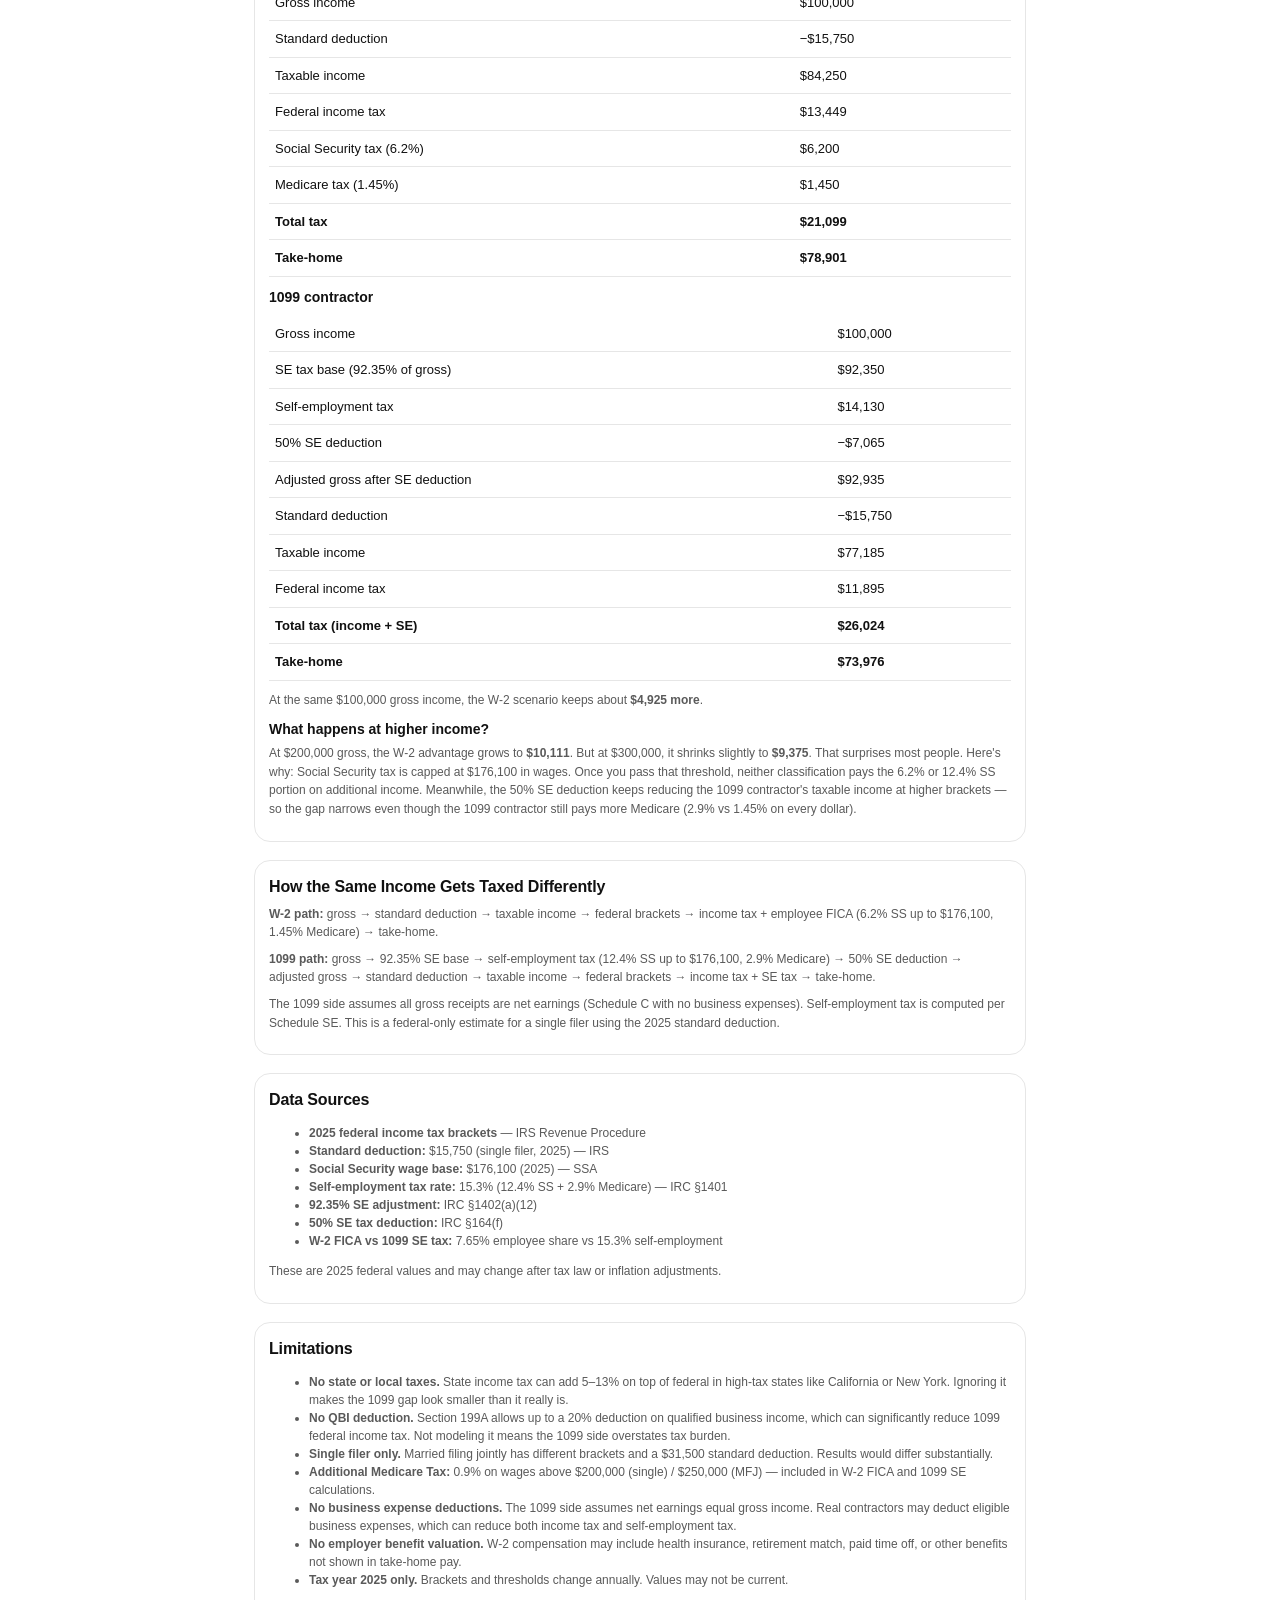
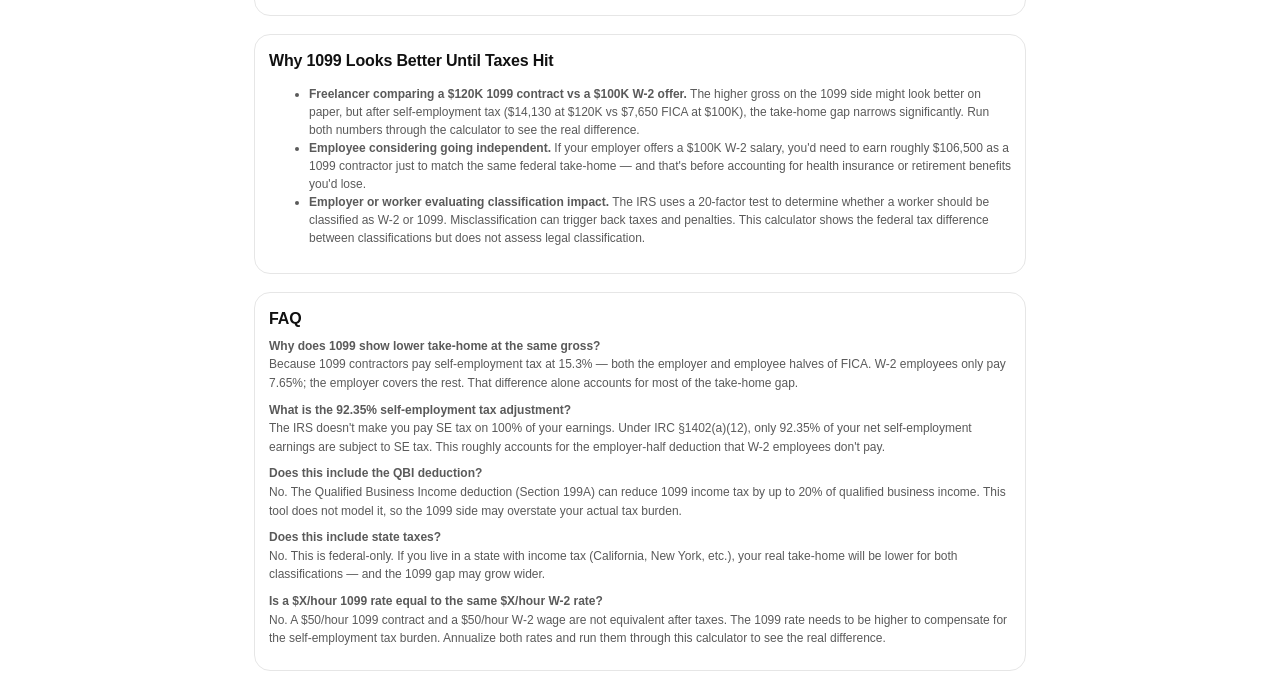
==== commit 0cc8ba3e: "H1 keyword fix + schema: add offers/creator to WebApplication, add FAQPage" ====
--- a/index.html
+++ b/index.html
@@ -25,7 +25,7 @@
   <div class="container">
     <div class="header">
       <div class="brand">
-        <h1>1099 vs W‑2 Take‑Home</h1>
+        <h1>1099 vs W‑2 Take‑Home Calculator</h1>
         <p>US federal only • 2025 brackets • standard deduction • deterministic</p>
       </div>
       <div data-site-header-nav></div>
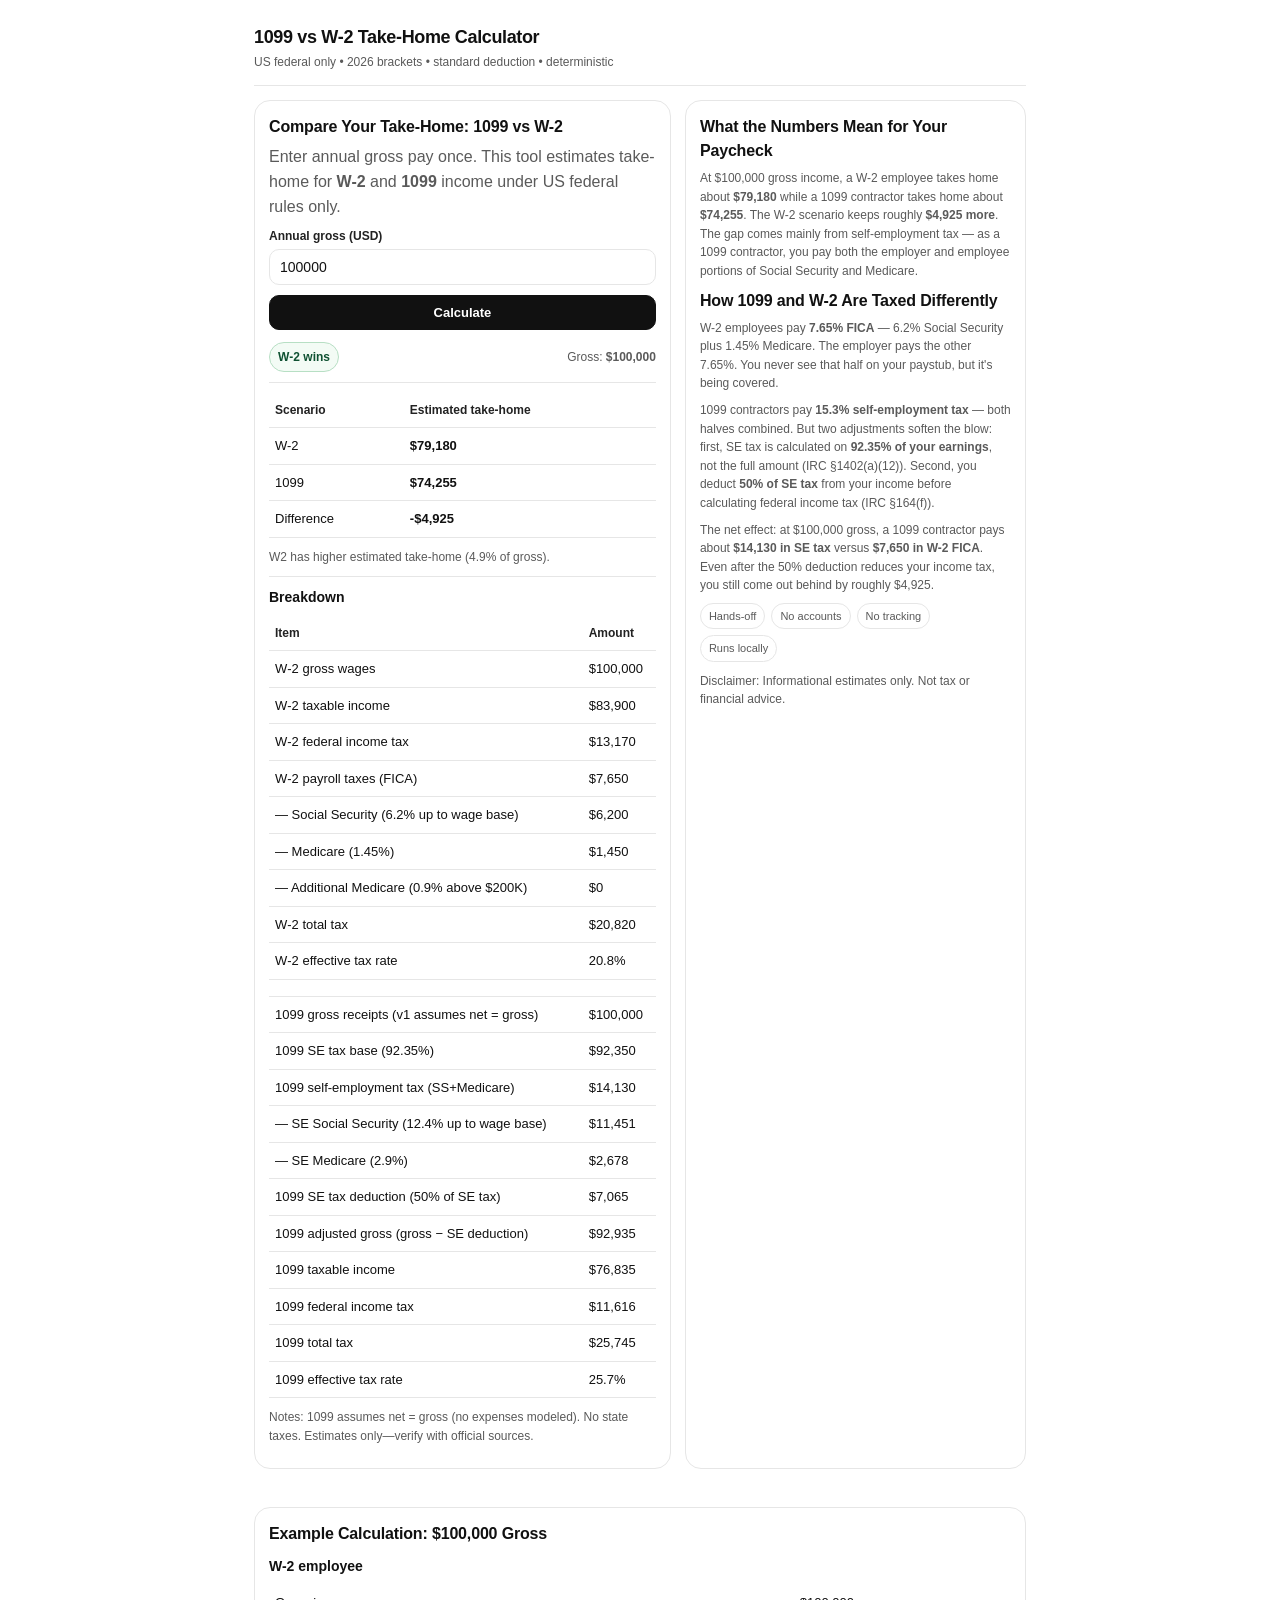
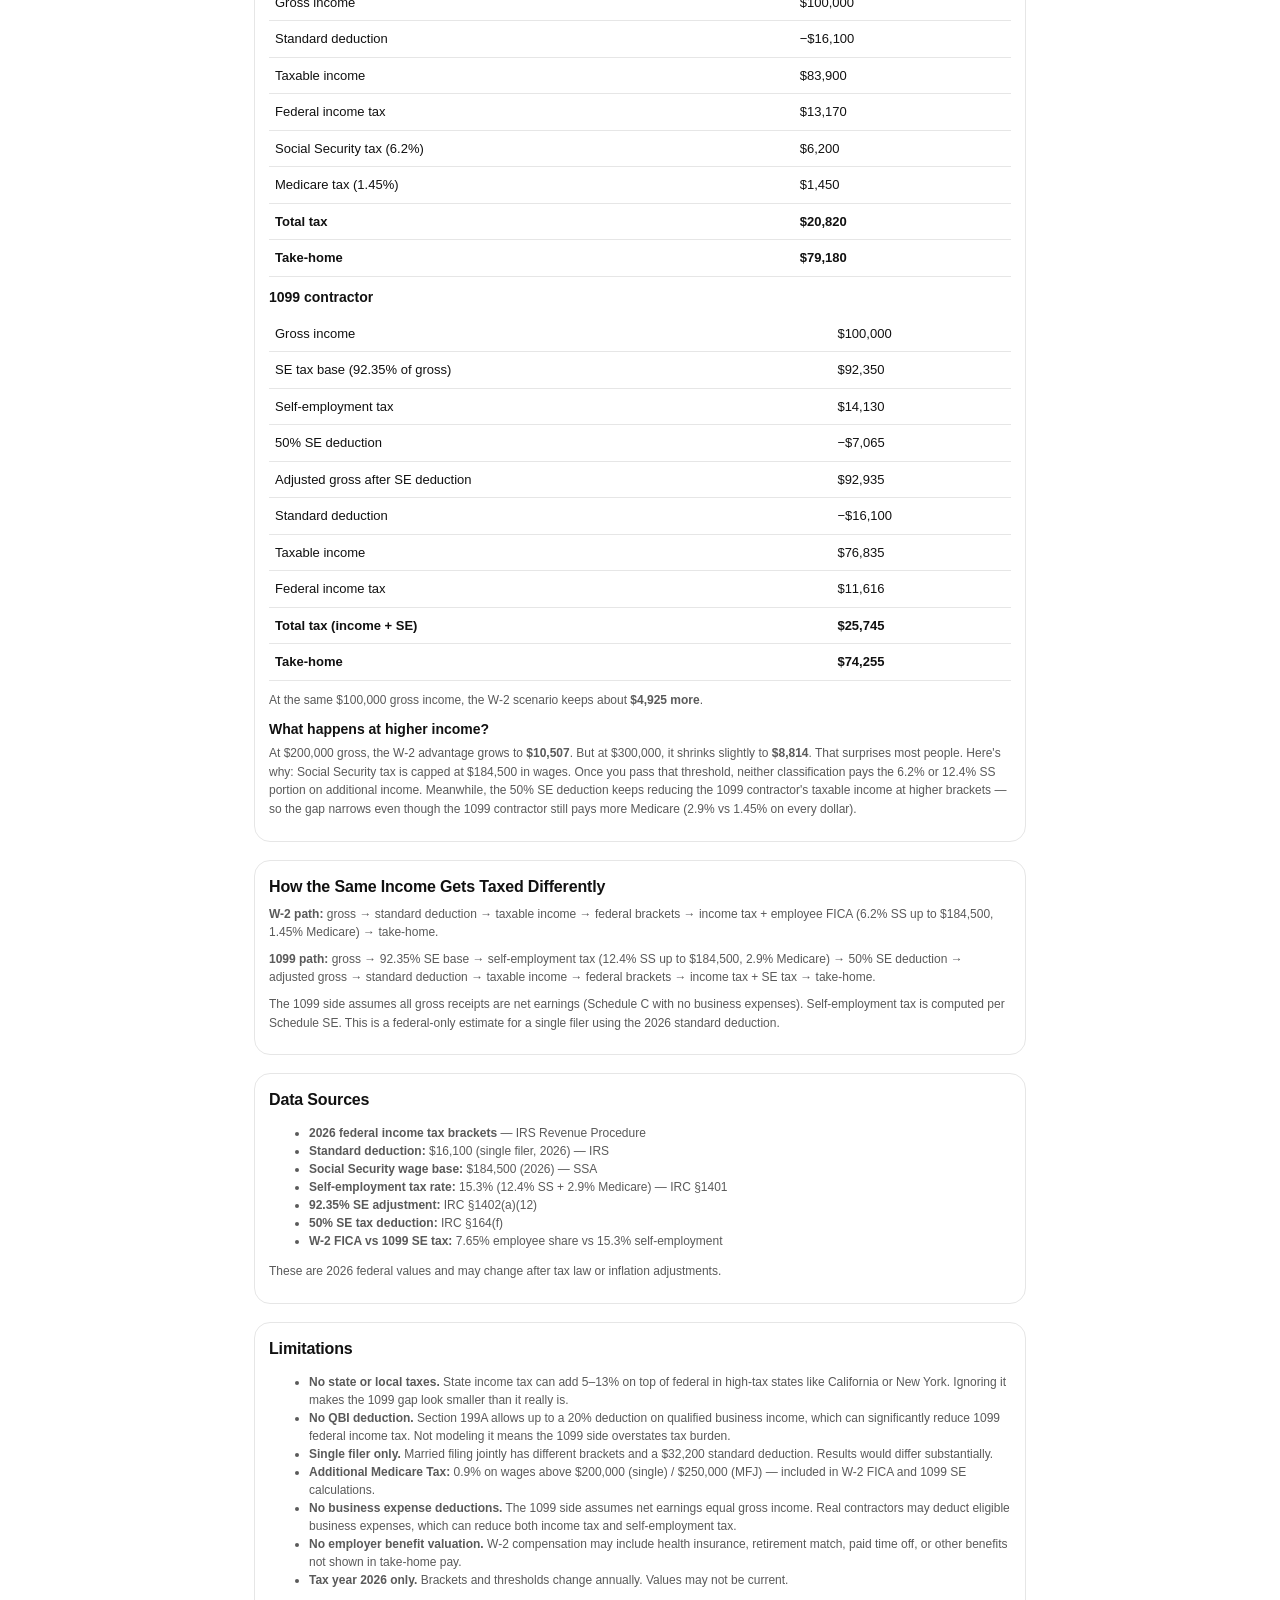
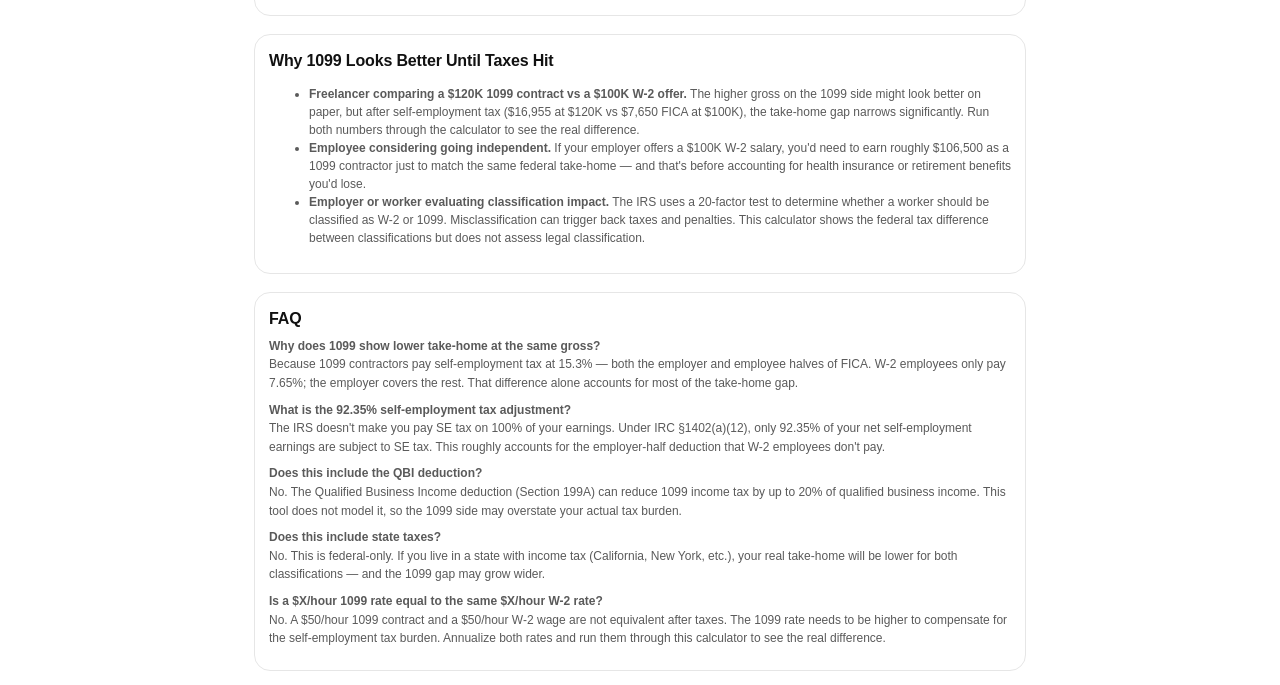
==== commit 7dd16189: "Patch: update 2025 → 2026 tax year, SS wage base $184,500, std deductions, brackets - Tax year label" ====
--- a/index.html
+++ b/index.html
@@ -4,18 +4,18 @@
   <meta charset="utf-8"/>
   <meta name="viewport" content="width=device-width, initial-scale=1"/>
   <title>1099 vs W-2 Take-Home Calculator | 1099vsw2calc.com</title>
-  <meta name="description" content="Compare 1099 vs W-2 take-home pay using 2025 US federal brackets, the standard deduction, and self-employment tax modeling."/>
+  <meta name="description" content="Compare 1099 vs W-2 take-home pay using 2026 US federal brackets, the standard deduction, and self-employment tax modeling."/>
   <meta name="robots" content="index, follow"/>
   <meta name="google-adsense-account" content="ca-pub-7744853829365165"/>
   <meta property="og:type" content="website"/>
   <meta property="og:title" content="1099 vs W-2 Take-Home Calculator | 1099vsw2calc.com"/>
-  <meta property="og:description" content="Compare 1099 vs W-2 take-home pay using 2025 US federal brackets, the standard deduction, and self-employment tax modeling."/>
+  <meta property="og:description" content="Compare 1099 vs W-2 take-home pay using 2026 US federal brackets, the standard deduction, and self-employment tax modeling."/>
   <meta property="og:url" content="https://1099vsw2calc.com/"/>
   <meta property="og:site_name" content="1099vsW2Calc.com"/>
   <meta name="twitter:card" content="summary"/>
   <meta name="twitter:title" content="1099 vs W-2 Take-Home Calculator | 1099vsw2calc.com"/>
-  <meta name="twitter:description" content="Compare 1099 vs W-2 take-home pay using 2025 US federal brackets, the standard deduction, and self-employment tax modeling."/>
-  <script type="application/ld+json">{"@context":"https://schema.org","@type":"WebApplication","name":"1099 vs W-2 Take-Home Calculator","url":"https://1099vsw2calc.com/","applicationCategory":"FinanceApplication","operatingSystem":"Any","browserRequirements":"Requires JavaScript","description":"Compare 1099 vs W-2 take-home pay using 2025 US federal brackets, the standard deduction, and self-employment tax modeling.","offers":{"@type":"Offer","price":"0","priceCurrency":"USD"}}</script>
+  <meta name="twitter:description" content="Compare 1099 vs W-2 take-home pay using 2026 US federal brackets, the standard deduction, and self-employment tax modeling."/>
+  <script type="application/ld+json">{"@context":"https://schema.org","@type":"WebApplication","name":"1099 vs W-2 Take-Home Calculator","url":"https://1099vsw2calc.com/","applicationCategory":"FinanceApplication","operatingSystem":"Any","browserRequirements":"Requires JavaScript","description":"Compare 1099 vs W-2 take-home pay using 2026 US federal brackets, the standard deduction, and self-employment tax modeling.","offers":{"@type":"Offer","price":"0","priceCurrency":"USD"}}</script>
   <link rel="canonical" href="https://1099vsw2calc.com/">
   <link rel="icon" type="image/svg+xml" href="/assets/favicon.svg"/>
   <script async src="https://pagead2.googlesyndication.com/pagead/js/adsbygoogle.js?client=ca-pub-7744853829365165" crossorigin="anonymous"></script>
@@ -26,7 +26,7 @@
     <div class="header">
       <div class="brand">
         <h1>1099 vs W‑2 Take‑Home Calculator</h1>
-        <p>US federal only • 2025 brackets • standard deduction • deterministic</p>
+        <p>US federal only • 2026 brackets • standard deduction • deterministic</p>
       </div>
       <div data-site-header-nav></div>
     </div>
@@ -85,7 +85,7 @@
 
   <aside class="card">
     <h2>What the Numbers Mean for Your Paycheck</h2>
-    <p class="small">At $100,000 gross income, a W-2 employee takes home about <b>$78,901</b> while a 1099 contractor takes home about <b>$73,976</b>. The W-2 scenario keeps roughly <b>$4,925 more</b>. The gap comes mainly from self-employment tax — as a 1099 contractor, you pay both the employer and employee portions of Social Security and Medicare.</p>
+    <p class="small">At $100,000 gross income, a W-2 employee takes home about <b>$79,180</b> while a 1099 contractor takes home about <b>$74,255</b>. The W-2 scenario keeps roughly <b>$4,925 more</b>. The gap comes mainly from self-employment tax — as a 1099 contractor, you pay both the employer and employee portions of Social Security and Medicare.</p>
 
     <h2>How 1099 and W-2 Are Taxed Differently</h2>
     <p class="small">W-2 employees pay <b>7.65% FICA</b> — 6.2% Social Security plus 1.45% Medicare. The employer pays the other 7.65%. You never see that half on your paystub, but it's being covered.</p>
@@ -105,13 +105,13 @@
   <table class="table">
     <tbody>
       <tr><td>Gross income</td><td>$100,000</td></tr>
-      <tr><td>Standard deduction</td><td>−$15,750</td></tr>
-      <tr><td>Taxable income</td><td>$84,250</td></tr>
-      <tr><td>Federal income tax</td><td>$13,449</td></tr>
+      <tr><td>Standard deduction</td><td>−$16,100</td></tr>
+      <tr><td>Taxable income</td><td>$83,900</td></tr>
+      <tr><td>Federal income tax</td><td>$13,170</td></tr>
       <tr><td>Social Security tax (6.2%)</td><td>$6,200</td></tr>
       <tr><td>Medicare tax (1.45%)</td><td>$1,450</td></tr>
-      <tr><td><b>Total tax</b></td><td><b>$21,099</b></td></tr>
-      <tr><td><b>Take-home</b></td><td><b>$78,901</b></td></tr>
+      <tr><td><b>Total tax</b></td><td><b>$20,820</b></td></tr>
+      <tr><td><b>Take-home</b></td><td><b>$79,180</b></td></tr>
     </tbody>
   </table>
 
@@ -123,39 +123,39 @@
       <tr><td>Self-employment tax</td><td>$14,130</td></tr>
       <tr><td>50% SE deduction</td><td>−$7,065</td></tr>
       <tr><td>Adjusted gross after SE deduction</td><td>$92,935</td></tr>
-      <tr><td>Standard deduction</td><td>−$15,750</td></tr>
-      <tr><td>Taxable income</td><td>$77,185</td></tr>
-      <tr><td>Federal income tax</td><td>$11,895</td></tr>
-      <tr><td><b>Total tax (income + SE)</b></td><td><b>$26,024</b></td></tr>
-      <tr><td><b>Take-home</b></td><td><b>$73,976</b></td></tr>
+      <tr><td>Standard deduction</td><td>−$16,100</td></tr>
+      <tr><td>Taxable income</td><td>$76,835</td></tr>
+      <tr><td>Federal income tax</td><td>$11,616</td></tr>
+      <tr><td><b>Total tax (income + SE)</b></td><td><b>$25,745</b></td></tr>
+      <tr><td><b>Take-home</b></td><td><b>$74,255</b></td></tr>
     </tbody>
   </table>
 
   <p class="small" style="margin-top:10px">At the same $100,000 gross income, the W-2 scenario keeps about <b>$4,925 more</b>.</p>
 
   <h3>What happens at higher income?</h3>
-  <p class="small">At $200,000 gross, the W-2 advantage grows to <b>$10,111</b>. But at $300,000, it shrinks slightly to <b>$9,375</b>. That surprises most people. Here's why: Social Security tax is capped at $176,100 in wages. Once you pass that threshold, neither classification pays the 6.2% or 12.4% SS portion on additional income. Meanwhile, the 50% SE deduction keeps reducing the 1099 contractor's taxable income at higher brackets — so the gap narrows even though the 1099 contractor still pays more Medicare (2.9% vs 1.45% on every dollar).</p>
+  <p class="small">At $200,000 gross, the W-2 advantage grows to <b>$10,507</b>. But at $300,000, it shrinks slightly to <b>$8,814</b>. That surprises most people. Here's why: Social Security tax is capped at $184,500 in wages. Once you pass that threshold, neither classification pays the 6.2% or 12.4% SS portion on additional income. Meanwhile, the 50% SE deduction keeps reducing the 1099 contractor's taxable income at higher brackets — so the gap narrows even though the 1099 contractor still pays more Medicare (2.9% vs 1.45% on every dollar).</p>
 </section>
 
 <section class="card" style="margin-top:18px">
   <h2>How the Same Income Gets Taxed Differently</h2>
-  <p class="small"><b>W-2 path:</b> gross → standard deduction → taxable income → federal brackets → income tax + employee FICA (6.2% SS up to $176,100, 1.45% Medicare) → take-home.</p>
-  <p class="small"><b>1099 path:</b> gross → 92.35% SE base → self-employment tax (12.4% SS up to $176,100, 2.9% Medicare) → 50% SE deduction → adjusted gross → standard deduction → taxable income → federal brackets → income tax + SE tax → take-home.</p>
-  <p class="small">The 1099 side assumes all gross receipts are net earnings (Schedule C with no business expenses). Self-employment tax is computed per Schedule SE. This is a federal-only estimate for a single filer using the 2025 standard deduction.</p>
+  <p class="small"><b>W-2 path:</b> gross → standard deduction → taxable income → federal brackets → income tax + employee FICA (6.2% SS up to $184,500, 1.45% Medicare) → take-home.</p>
+  <p class="small"><b>1099 path:</b> gross → 92.35% SE base → self-employment tax (12.4% SS up to $184,500, 2.9% Medicare) → 50% SE deduction → adjusted gross → standard deduction → taxable income → federal brackets → income tax + SE tax → take-home.</p>
+  <p class="small">The 1099 side assumes all gross receipts are net earnings (Schedule C with no business expenses). Self-employment tax is computed per Schedule SE. This is a federal-only estimate for a single filer using the 2026 standard deduction.</p>
 </section>
 
 <section class="card" style="margin-top:18px">
   <h2>Data Sources</h2>
   <ul class="small">
-    <li><b>2025 federal income tax brackets</b> — IRS Revenue Procedure</li>
-    <li><b>Standard deduction:</b> $15,750 (single filer, 2025) — IRS</li>
-    <li><b>Social Security wage base:</b> $176,100 (2025) — SSA</li>
+    <li><b>2026 federal income tax brackets</b> — IRS Revenue Procedure</li>
+    <li><b>Standard deduction:</b> $16,100 (single filer, 2026) — IRS</li>
+    <li><b>Social Security wage base:</b> $184,500 (2026) — SSA</li>
     <li><b>Self-employment tax rate:</b> 15.3% (12.4% SS + 2.9% Medicare) — IRC §1401</li>
     <li><b>92.35% SE adjustment:</b> IRC §1402(a)(12)</li>
     <li><b>50% SE tax deduction:</b> IRC §164(f)</li>
     <li><b>W-2 FICA vs 1099 SE tax:</b> 7.65% employee share vs 15.3% self-employment</li>
   </ul>
-  <p class="small">These are 2025 federal values and may change after tax law or inflation adjustments.</p>
+  <p class="small">These are 2026 federal values and may change after tax law or inflation adjustments.</p>
 </section>
 
 <section class="card" style="margin-top:18px">
@@ -163,18 +163,18 @@
   <ul class="small">
     <li><b>No state or local taxes.</b> State income tax can add 5–13% on top of federal in high-tax states like California or New York. Ignoring it makes the 1099 gap look smaller than it really is.</li>
     <li><b>No QBI deduction.</b> Section 199A allows up to a 20% deduction on qualified business income, which can significantly reduce 1099 federal income tax. Not modeling it means the 1099 side overstates tax burden.</li>
-    <li><b>Single filer only.</b> Married filing jointly has different brackets and a $31,500 standard deduction. Results would differ substantially.</li>
+    <li><b>Single filer only.</b> Married filing jointly has different brackets and a $32,200 standard deduction. Results would differ substantially.</li>
         <li><b>Additional Medicare Tax:</b> 0.9% on wages above $200,000 (single) / $250,000 (MFJ) — included in W-2 FICA and 1099 SE calculations.</li>
     <li><b>No business expense deductions.</b> The 1099 side assumes net earnings equal gross income. Real contractors may deduct eligible business expenses, which can reduce both income tax and self-employment tax.</li>
     <li><b>No employer benefit valuation.</b> W-2 compensation may include health insurance, retirement match, paid time off, or other benefits not shown in take-home pay.</li>
-    <li><b>Tax year 2025 only.</b> Brackets and thresholds change annually. Values may not be current.</li>
+    <li><b>Tax year 2026 only.</b> Brackets and thresholds change annually. Values may not be current.</li>
   </ul>
 </section>
 
 <section class="card" style="margin-top:18px">
   <h2>Why 1099 Looks Better Until Taxes Hit</h2>
   <ul class="small">
-    <li><b>Freelancer comparing a $120K 1099 contract vs a $100K W-2 offer.</b> The higher gross on the 1099 side might look better on paper, but after self-employment tax ($14,130 at $120K vs $7,650 FICA at $100K), the take-home gap narrows significantly. Run both numbers through the calculator to see the real difference.</li>
+    <li><b>Freelancer comparing a $120K 1099 contract vs a $100K W-2 offer.</b> The higher gross on the 1099 side might look better on paper, but after self-employment tax ($16,955 at $120K vs $7,650 FICA at $100K), the take-home gap narrows significantly. Run both numbers through the calculator to see the real difference.</li>
     <li><b>Employee considering going independent.</b> If your employer offers a $100K W-2 salary, you'd need to earn roughly $106,500 as a 1099 contractor just to match the same federal take-home — and that's before accounting for health insurance or retirement benefits you'd lose.</li>
     <li><b>Employer or worker evaluating classification impact.</b> The IRS uses a 20-factor test to determine whether a worker should be classified as W-2 or 1099. Misclassification can trigger back taxes and penalties. This calculator shows the federal tax difference between classifications but does not assess legal classification.</li>
   </ul>
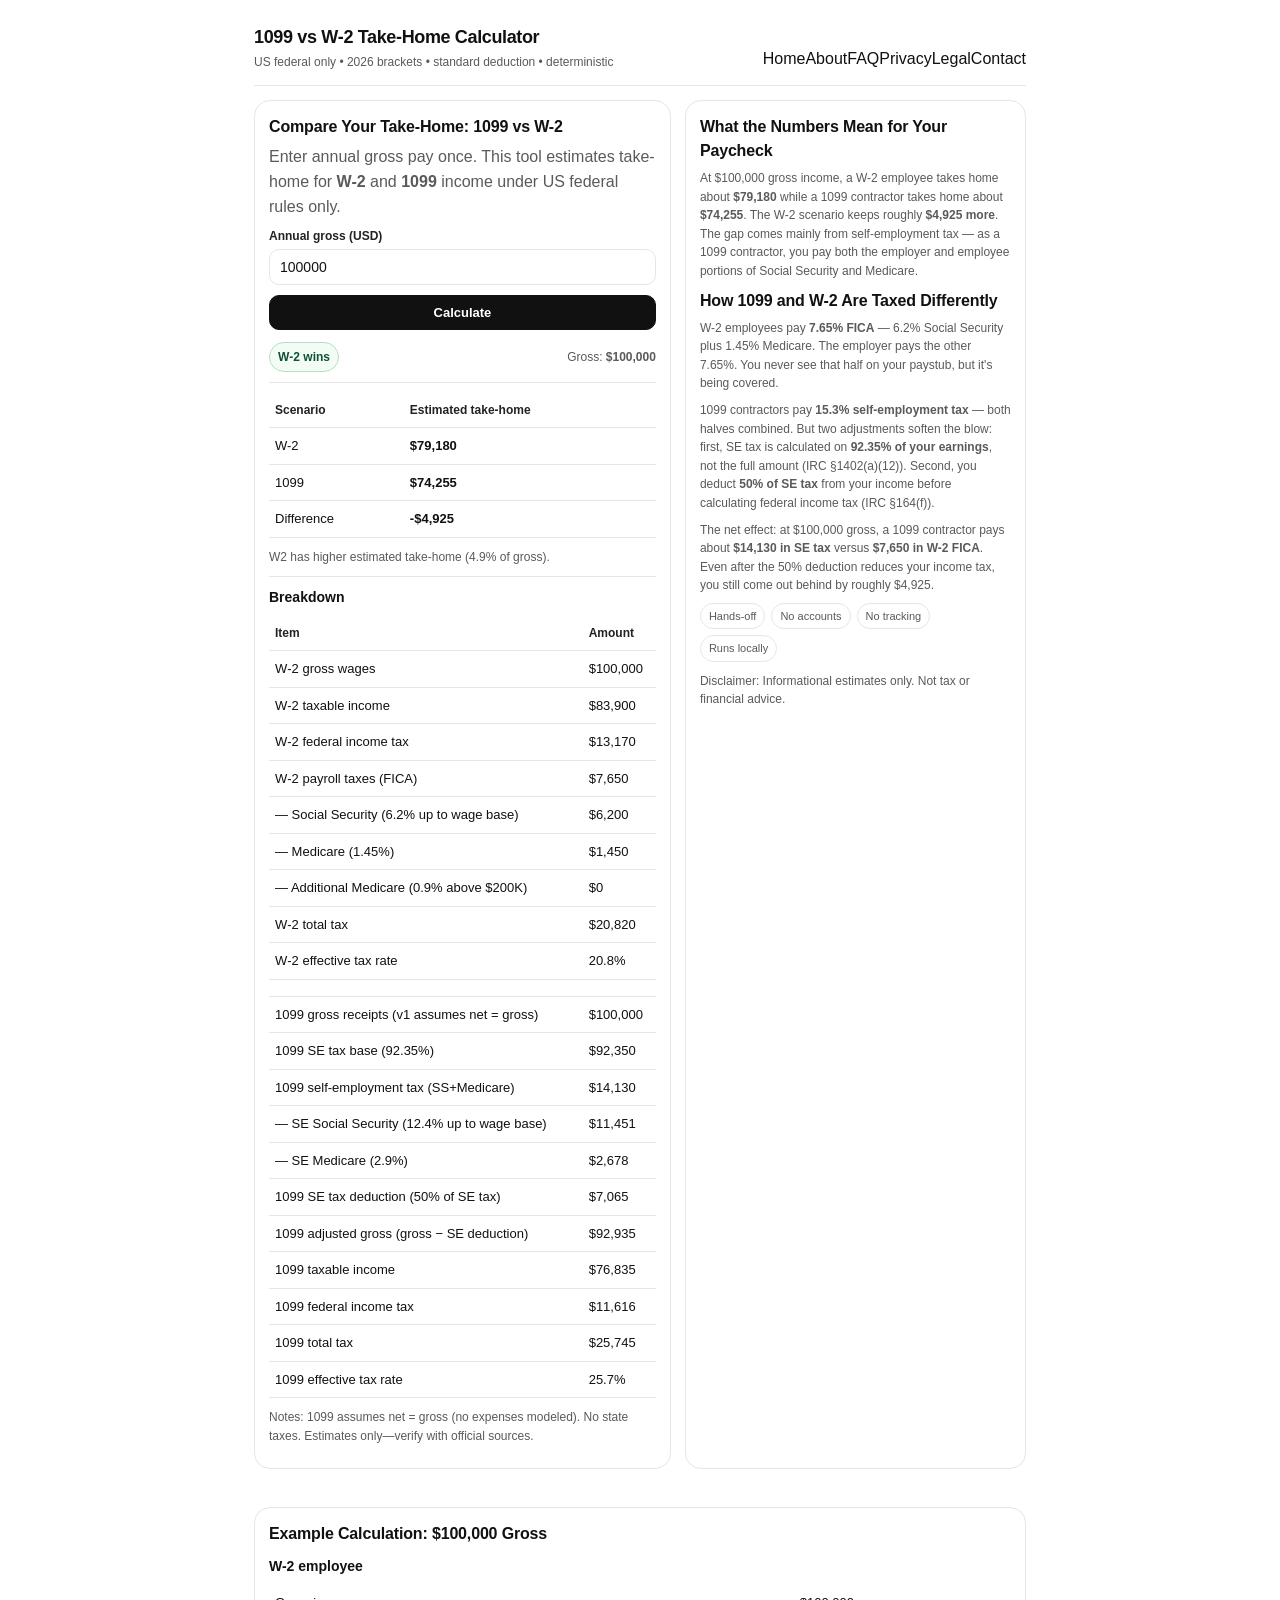
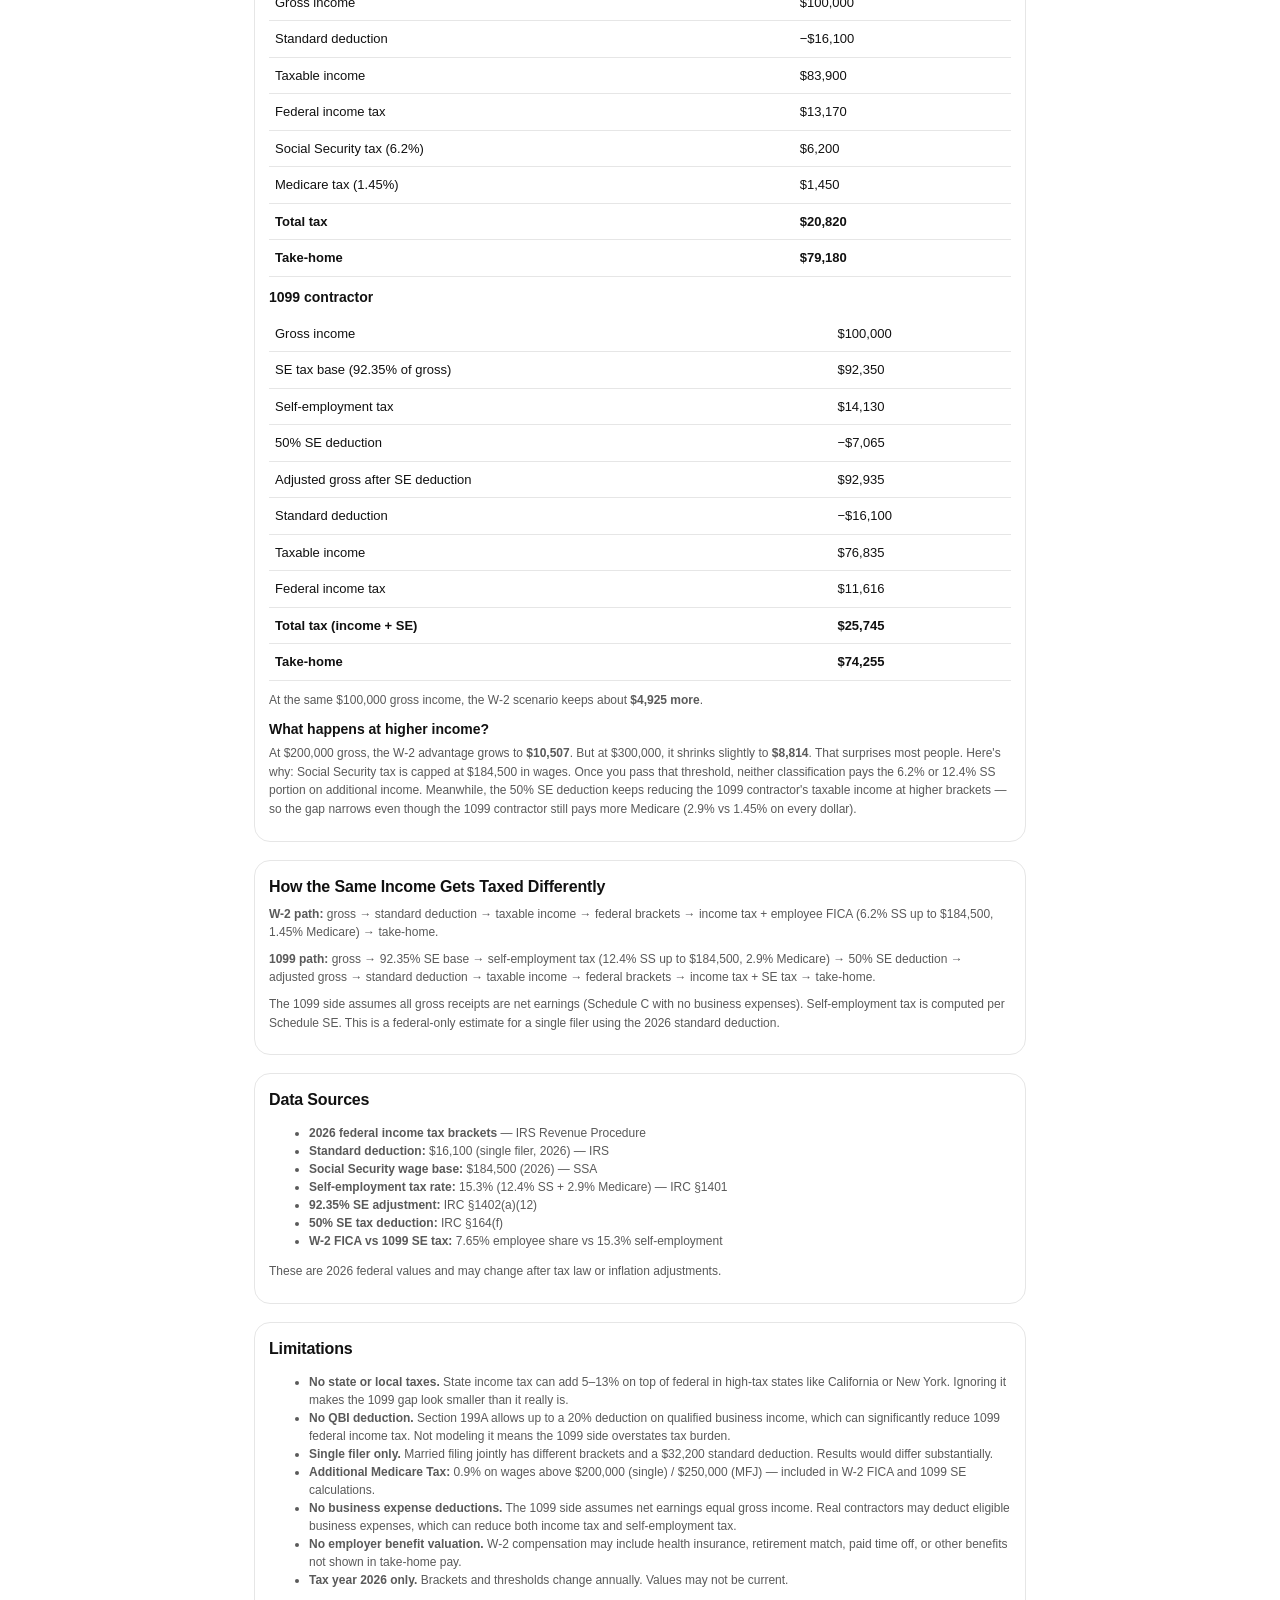
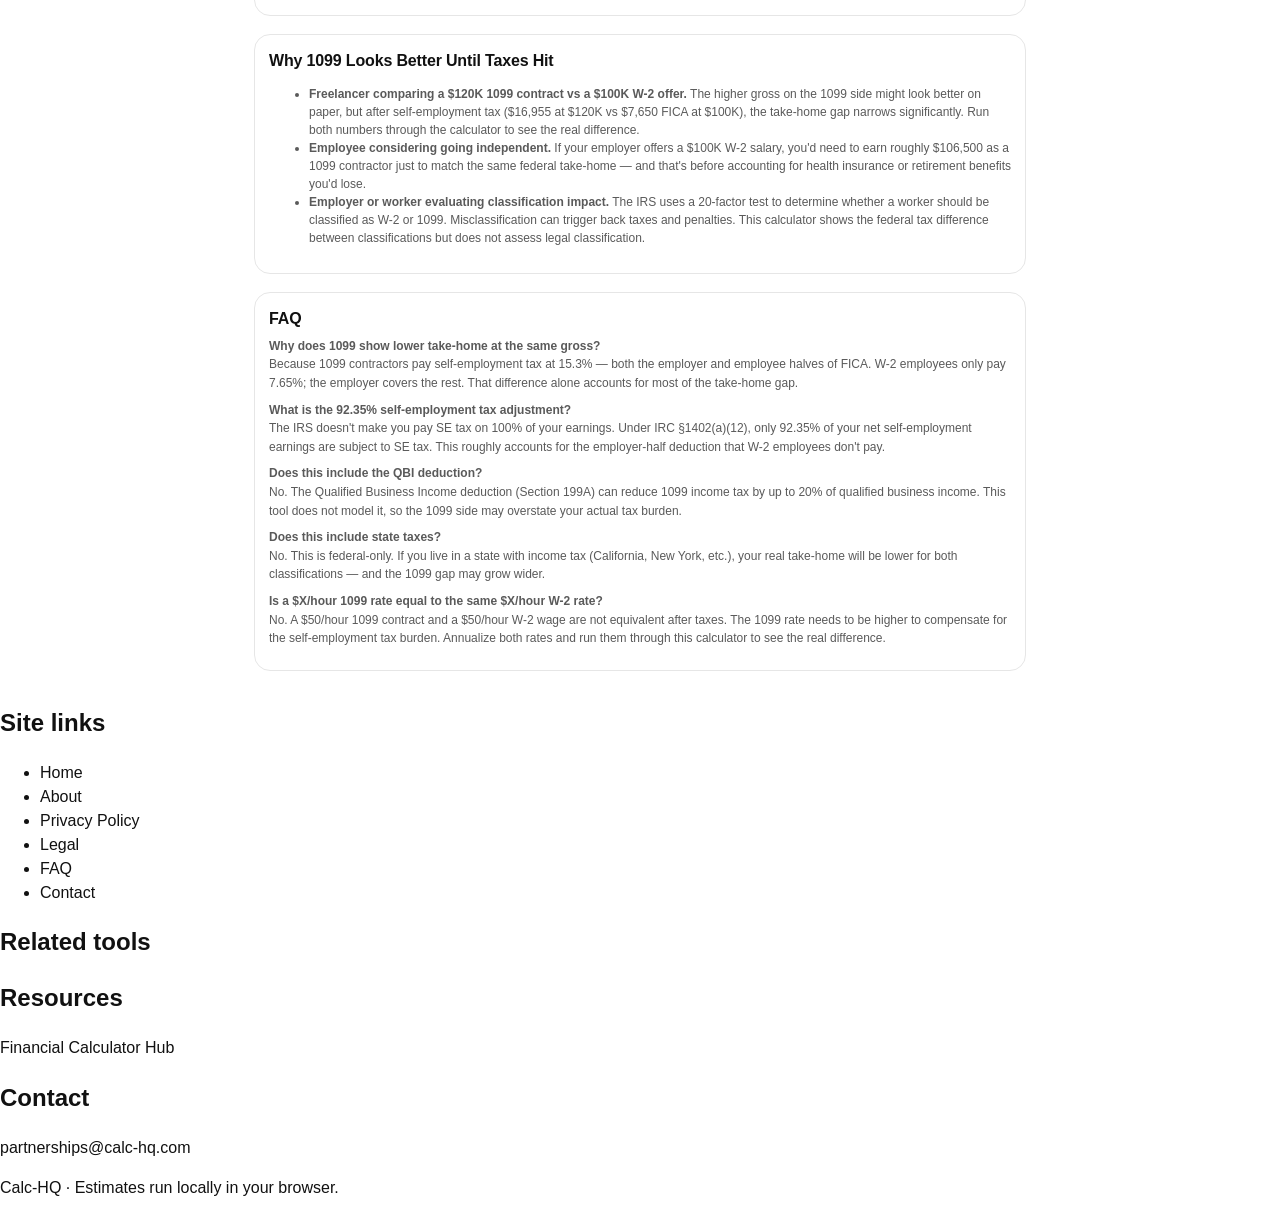
==== commit 88269a71: "Fix: add cache-bust query param to network.js CDN serving stale network.js with immutable + 7-day ma" ====
--- a/index.html
+++ b/index.html
@@ -194,12 +194,11 @@
 </div>
 
     <footer class="site-footer">
-  <div class="wrap" id="related-calculators"></div>
   <div class="wrap" id="site-footer"></div>
 </footer>
   </div>
 
-  <script src="/network.js"></script>
+  <script src="/network.js?v=2026-05-03"></script>
   <script src="/assets/config.js" type="module"></script>
   <script src="/assets/ads.js"></script>
   <script type="module" src="/assets/app.js"></script>
